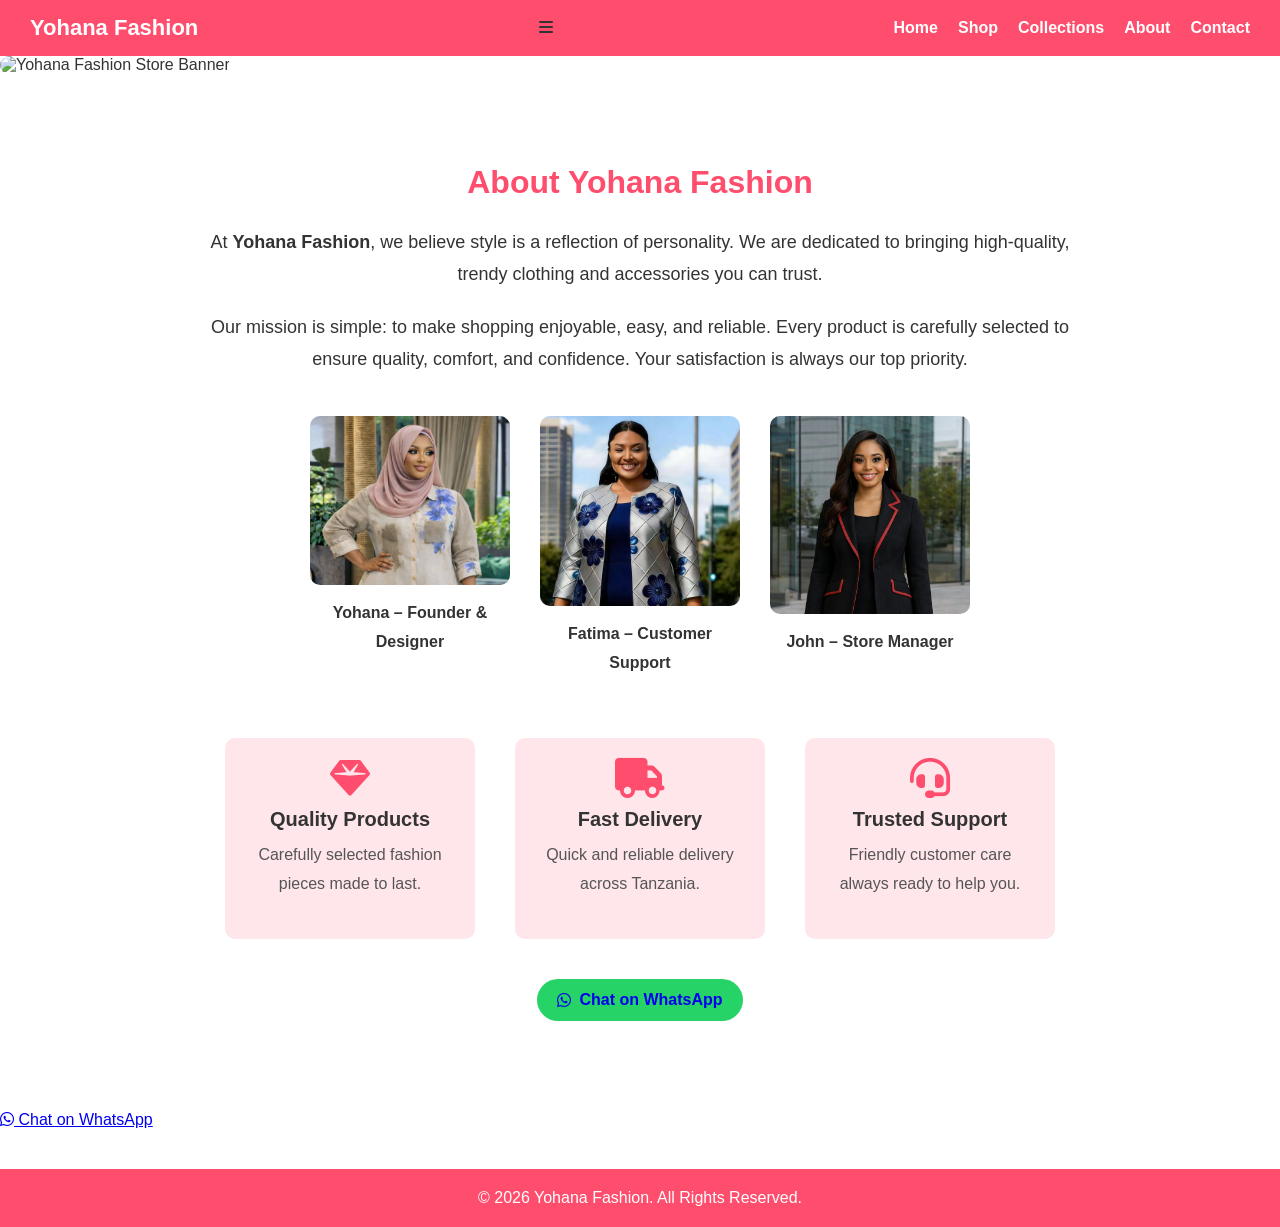
==== about.html @ bbf2a773 "Update about.html" ====
<!DOCTYPE html>
<html lang="en">
<head>
  <meta charset="UTF-8">
  <meta name="viewport" content="width=device-width, initial-scale=1.0">

  <title>About Yohana Fashion | Trusted Fashion Store Tanzania</title>

  <meta name="description" content="Learn about Yohana Fashion, a trusted fashion store in Dar es Salaam offering quality and trendy clothing.">

  <meta name="keywords" content="about Yohana Fashion, fashion store Tanzania, trusted clothing shop Dar es Salaam">

  <meta name="author" content="Yohana Fashion">

  <link rel="stylesheet" href="style.css">
  <link rel="stylesheet" href="https://cdnjs.cloudflare.com/ajax/libs/font-awesome/6.5.0/css/all.min.css">
</head>


<body>

<header>
  <div class="logo">Yohana Fashion</div>

  <div class="menu-toggle" id="menu-toggle">
    <i class="fas fa-bars"></i>
  </div>

  <nav id="navbar">
    <ul>
      <li><a href="index.html">Home</a></li>
      <li><a href="shop.html">Shop</a></li>
      <li><a href="collections.html">Collections</a></li>
      <li><a href="about.html">About</a></li>
      <li><a href="contact.html">Contact</a></li>
    </ul>
  </nav>
</header>

<section class="about-hero">
  <img src="images/storebanner.jpg"
       alt="Yohana Fashion Store Banner">
</section>

<section class="about">
  <h1>About Yohana Fashion</h1>

  <p>
    At <strong>Yohana Fashion</strong>, we believe style is a reflection of personality.
    We are dedicated to bringing high-quality, trendy clothing and accessories you can trust.
  </p>

  <p>
    Our mission is simple: to make shopping enjoyable, easy, and reliable.
    Every product is carefully selected to ensure quality, comfort, and confidence.
    Your satisfaction is always our top priority.
  </p>

  <div class="team">
    <div class="team-member">
      <img src="images/founder.jpg"
           alt="Founder">
      <p>Yohana – Founder & Designer</p>
    </div>

    <div class="team-member">
      <img src="images/support.jpg"
           alt="Support">
      <p>Fatima – Customer Support</p>
    </div>

    <div class="team-member">
      <img src="images/manager.jpg"
           alt="Manager">
      <p>John – Store Manager</p>
    </div>
  </div>

  <div class="our-promise">
    <div class="promise-item">
      <i class="fas fa-gem"></i>
      <h3>Quality Products</h3>
      <p>Carefully selected fashion pieces made to last.</p>
    </div>

    <div class="promise-item">
      <i class="fas fa-truck"></i>
      <h3>Fast Delivery</h3>
      <p>Quick and reliable delivery across Tanzania.</p>
    </div>

    <div class="promise-item">
      <i class="fas fa-headset"></i>
      <h3>Trusted Support</h3>
      <p>Friendly customer care always ready to help you.</p>
    </div>
  </div>

  <a href="https://wa.me/255715029419"
     target="_blank"
     class="btn whatsapp-btn about-whatsapp">
    <i class="fab fa-whatsapp"></i> Chat on WhatsApp
  </a>

</section>

<a href="https://wa.me/255715029419"
   target="_blank"
   class="whatsapp-float">
  <i class="fab fa-whatsapp"></i> Chat on WhatsApp
</a>

<footer>
  <p>&copy; 2026 Yohana Fashion. All Rights Reserved.</p>
</footer>

<script>
const menuToggle = document.getElementById('menu-toggle');
const navbar = document.getElementById('navbar');
const navLinks = document.querySelectorAll('#navbar a');

menuToggle.addEventListener('click', () => {
  navbar.classList.toggle('active');
});

navLinks.forEach(link => {
  link.addEventListener('click', () => {
    navbar.classList.remove('active');
  });
});
</script>

</body>
</html>
---- style.css ----
/* ===== Hero image for About page ===== */
.about-hero img {
  width: 100%;
  height: auto;
  object-fit: cover;
  border-radius: 10px;
  margin-bottom: 40px;
}

/* ===== About Section ===== */
.about {
  text-align: center;
  padding: 50px 20px;
  max-width: 900px;
  margin: 0 auto;
}

.about h1 {
  font-size: 32px;
  color: #ff4d6d;
  margin-bottom: 25px;
}

.about p {
  font-size: 18px;
  margin-bottom: 20px;
  line-height: 1.8;
  color: #333;
}

/* ===== Team Section ===== */
.team {
  display: flex;
  flex-wrap: wrap;
  justify-content: center;
  gap: 30px;
  margin: 40px 0;
}

.team-member {
  text-align: center;
  max-width: 200px;
}

.team-member img {
  width: 100%;
  border-radius: 10px;
  margin-bottom: 10px;
}

.team-member p {
  font-weight: bold;
  font-size: 16px;
}

/* ===== Our Promise Section ===== */
.our-promise {
  display: flex;
  flex-wrap: wrap;
  justify-content: center;
  gap: 40px;
  margin: 40px 0;
}

.promise-item {
  max-width: 250px;
  text-align: center;
  padding: 20px;
  border-radius: 10px;
  background-color: #ffe6eb;
  transition: transform 0.3s;
}

.promise-item i {
  font-size: 40px;
  color: #ff4d6d;
  margin-bottom: 10px;
}

.promise-item h3 {
  font-size: 20px;
  margin-bottom: 10px;
  color: #333;
}

.promise-item p {
  font-size: 16px;
  color: #555;
}

.promise-item:hover {
  transform: translateY(-5px);
}

/* ===== WhatsApp button for About page ===== */
.about-whatsapp {
  background-color: #25D366;
  display: inline-flex;
  align-items: center;
  gap: 8px;
  text-decoration: none;
  padding: 12px 20px;
  border-radius: 50px;
  font-weight: bold;
  transition: background 0.3s, transform 0.2s;
  margin-bottom: 40px;
}

.about-whatsapp:hover {
  background-color: #1ebe5d;
  transform: scale(1.05);
}

/* ===== Footer ===== */
footer {
  text-align: center;
  padding: 20px;
  background-color: #ff4d6d;
  color: #fff;
  margin-top: 40px;
}

/* ===== Responsive ===== */
@media(max-width: 768px){
  .team {
    flex-direction: column;
    gap: 20px;
    align-items: center;
  }
}

@media(max-width: 480px) {
  .about h1 {
    font-size: 24px;
  }
  .about p {
    font-size: 16px;
  }
  .about-whatsapp {
    padding: 10px 16px;
    font-size: 14px;
  }
}



/* ===== Smooth button hover ===== */
.btn, .whatsapp-btn, .about-whatsapp, .whatsapp-float {
  transition: background 0.3s ease, transform 0.2s ease;
}

.btn:hover, 
.whatsapp-btn:hover, 
.about-whatsapp:hover, 
.whatsapp-float:hover {
  transform: scale(1.05);
}

/* ===== Promise item hover ===== */
.promise-item {
  transition: transform 0.3s ease, box-shadow 0.3s ease;
}

.promise-item:hover {
  transform: translateY(-5px);
  box-shadow: 0 6px 12px rgba(0,0,0,0.15);
}

/* ===== Team member hover ===== */
.team-member img {
  transition: transform 0.3s ease, box-shadow 0.3s ease;
}

.team-member img:hover {
  transform: scale(1.05);
  box-shadow: 0 6px 12px rgba(0,0,0,0.15);
}


/* ===== Fade-in slide-up animation ===== */
@keyframes fadeSlideUp {
  0% {
    opacity: 0;
    transform: translateY(20px);
  }
  100% {
    opacity: 1;
    transform: translateY(0);
  }
}

/* Hero section animation */
.hero-content, .about-hero img {
  animation: fadeSlideUp 1s ease forwards;
}

/* Section headings animation */
.products h2, .about h1, .contact h1 {
  opacity: 0;
  animation: fadeSlideUp 1s ease forwards;
  animation-delay: 0.3s;
}













/* ===== Contact Page ===== */
.contact {
  text-align: center;
  padding: 50px 20px;
}

.contact h1 {
  font-size: 32px;
  margin-bottom: 20px;
}

.contact p {
  font-size: 18px;
  margin-bottom: 30px;
}

.contact-info {
  display: flex;
  flex-direction: column;
  align-items: center;
  gap: 20px;
  margin-bottom: 30px;
}

.info-item {
  display: flex;
  align-items: center;
  gap: 10px;
  font-size: 18px;
}

.info-item i {
  color: #ff4d6d;
  font-size: 22px;
}

/* WhatsApp button for contact page */
.contact-whatsapp {
  background-color: #25D366;
  color: #fff;
  display: inline-flex;
  align-items: center;
  gap: 8px;
  text-decoration: none;
  padding: 12px 20px;
  border-radius: 50px;
  font-weight: bold;
  transition: background 0.3s, transform 0.2s;
}

.contact-whatsapp:hover {
  background-color: #1ebe5d;
  transform: scale(1.05);
}












*{
margin:0;
padding:0;
box-sizing:border-box;
font-family:Arial;
}

body{
background:#fff;
color:#333;
}

/* HEADER */

header{
display:flex;
justify-content:space-between;
align-items:center;
padding:15px 30px;
background:#ff4d6d;
position:sticky;
top:0;
z-index:1000;
}

.logo{
color:white;
font-size:22px;
font-weight:bold;
}

nav ul{
display:flex;
gap:20px;
list-style:none;
}

nav a{
color:white;
text-decoration:none;
font-weight:bold;
}

/* DROPDOWN */

.dropdown{
position:relative;
}

.dropdown-menu{
display:none;
position:absolute;
background:#fff;
top:35px;
left:0;
box-shadow:0 5px 15px rgba(0,0,0,0.2);
border-radius:8px;
}

.dropdown-menu a{
display:block;
padding:10px 15px;
color:#333;
}

.dropdown:hover .dropdown-menu{
display:block;
}

/* PRODUCTS */

.products{
padding:40px 20px;
text-align:center;
}

.product-grid{
display:grid;
grid-template-columns:repeat(5,1fr);
gap:20px;
padding:20px;
}

.product{
border:1px solid #ddd;
border-radius:10px;
padding:15px;
background:white;
transition:0.3s;
}

.product:hover{
transform:translateY(-5px);
box-shadow:0 5px 15px rgba(0,0,0,0.15);
}

.product img{
width:100%;
height:180px;
object-fit:cover;
border-radius:8px;
}

.product h3{
margin:10px 0;
}

.price{
color:#ff4d6d;
font-weight:bold;
}

.rating{
color:gold;
margin-bottom:8px;
}

button{
padding:8px 15px;
border:none;
background:#ff4d6d;
color:white;
border-radius:5px;
cursor:pointer;
margin:5px;
}

button:hover{
background:#e63c5d;
}

/* CART BADGE */

.cart-badge{
background:black;
color:white;
border-radius:50%;
padding:3px 7px;
font-size:12px;
}

/* POPUP */

.popup{
position:fixed;
top:0;
left:0;
width:100%;
height:100%;
background:rgba(0,0,0,0.6);
display:none;
justify-content:center;
align-items:center;
}

.popup-content{
background:white;
padding:20px;
border-radius:10px;
max-width:500px;
width:90%;
}

.popup img{
width:100%;
border-radius:8px;
}

/* CART PAGE */

.cart-container{
padding:40px;
max-width:900px;
margin:auto;
}

.cart-item{
display:flex;
justify-content:space-between;
margin:10px 0;
}

/* MOBILE */

@media(max-width:768px){

.product-grid{
grid-template-columns:repeat(3,1fr);
}

}

@media(max-width:480px){

.product-grid{
grid-template-columns:repeat(2,1fr);
}

}
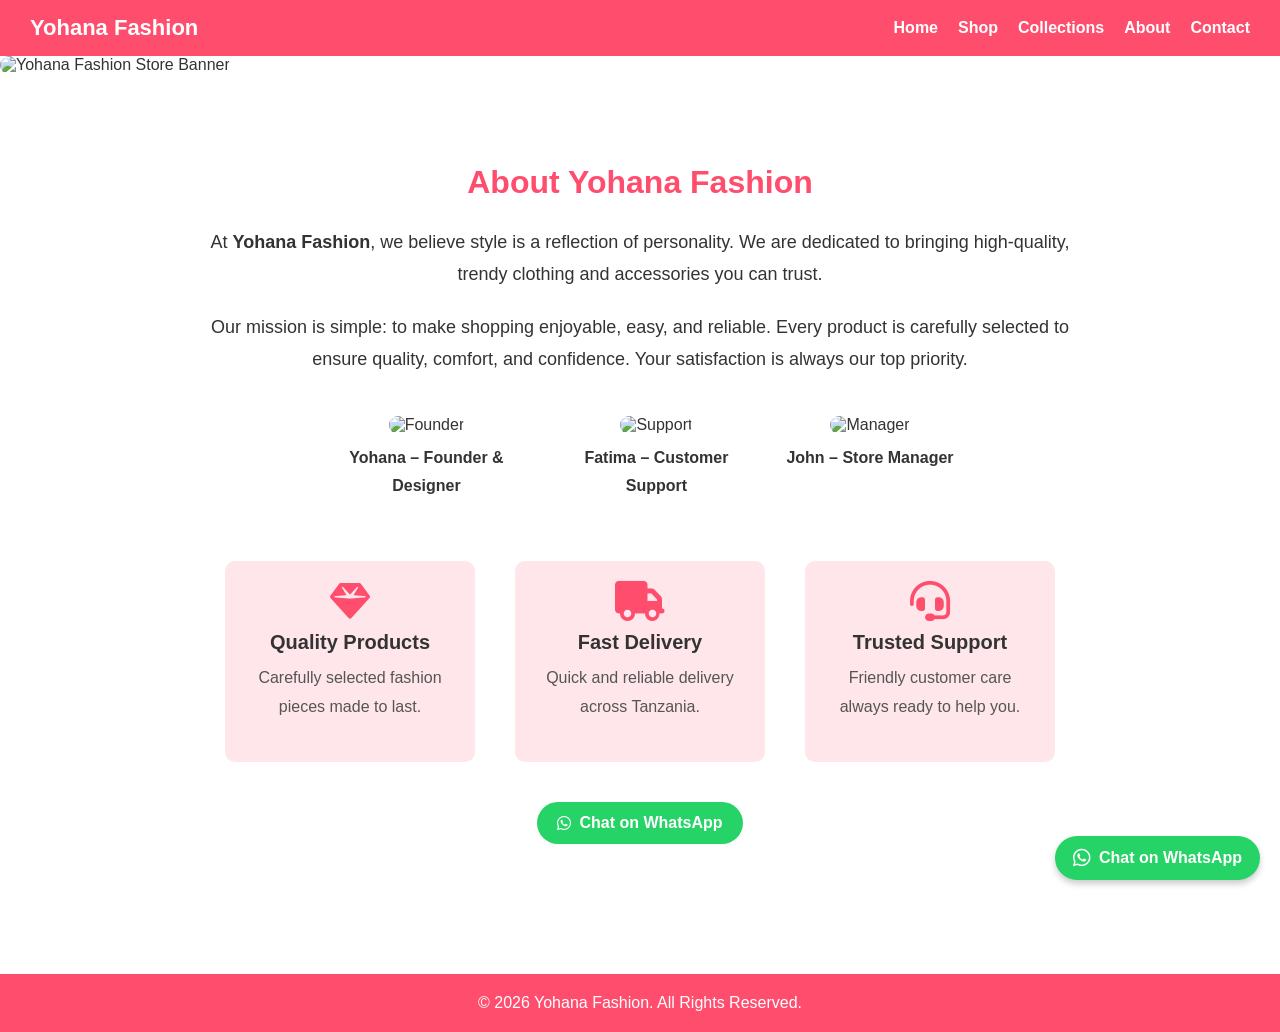
==== commit a4d1b275: "Update about.html" ====
--- a/about.html
+++ b/about.html
@@ -3,19 +3,11 @@
 <head>
   <meta charset="UTF-8">
   <meta name="viewport" content="width=device-width, initial-scale=1.0">
-
-  <title>About Yohana Fashion | Trusted Fashion Store Tanzania</title>
-
-  <meta name="description" content="Learn about Yohana Fashion, a trusted fashion store in Dar es Salaam offering quality and trendy clothing.">
-
-  <meta name="keywords" content="about Yohana Fashion, fashion store Tanzania, trusted clothing shop Dar es Salaam">
-
-  <meta name="author" content="Yohana Fashion">
-
+  <title>About Us - Yohana Fashion</title>
   <link rel="stylesheet" href="style.css">
-  <link rel="stylesheet" href="https://cdnjs.cloudflare.com/ajax/libs/font-awesome/6.5.0/css/all.min.css">
+  <link rel="stylesheet"
+    href="https://cdnjs.cloudflare.com/ajax/libs/font-awesome/6.5.0/css/all.min.css">
 </head>
-
 
 <body>
 
@@ -38,7 +30,7 @@
 </header>
 
 <section class="about-hero">
-  <img src="images/storebanner.jpg"
+  <img src="https://images.unsplash.com/photo-1618354691230-37f1d2f540a2?q=80&w=1200"
        alt="Yohana Fashion Store Banner">
 </section>
 
@@ -58,19 +50,19 @@
 
   <div class="team">
     <div class="team-member">
-      <img src="images/founder.jpg"
+      <img src="https://images.unsplash.com/photo-1607746882042-944635dfe10e?q=80&w=400"
            alt="Founder">
       <p>Yohana – Founder & Designer</p>
     </div>
 
     <div class="team-member">
-      <img src="images/support.jpg"
+      <img src="https://images.unsplash.com/photo-1555529771-6e8e6b8b8326?q=80&w=400"
            alt="Support">
       <p>Fatima – Customer Support</p>
     </div>
 
     <div class="team-member">
-      <img src="images/manager.jpg"
+      <img src="https://images.unsplash.com/photo-1607746882041-5d8a1decd3d1?q=80&w=400"
            alt="Manager">
       <p>John – Store Manager</p>
     </div>
--- a/style.css
+++ b/style.css
@@ -1,3 +1,61 @@
+
+/* ===== Hero Section ===== */
+.hero {
+  display: flex;
+  flex-wrap: wrap;
+  align-items: center;
+  justify-content: center;
+  padding: 50px 20px;
+  background-color: #ffe6eb;
+  gap: 30px;
+}
+
+.hero-content {
+  max-width: 500px;
+  text-align: center;
+}
+
+.hero h1 {
+  font-size: 36px;
+  margin-bottom: 10px;
+}
+
+.hero p {
+  font-size: 18px;
+  margin-bottom: 20px;
+}
+
+.hero-buttons {
+  display: flex;
+  flex-wrap: wrap;
+  gap: 15px;
+  justify-content: center;
+}
+
+.hero-img {
+  max-width: 500px;
+  width: 100%;
+  border-radius: 10px;
+}
+
+/* ===== Buttons ===== */
+.btn {
+  display: inline-block;
+  padding: 10px 20px;
+  background-color: #ff4d6d;
+  color: #fff;
+  text-decoration: none;
+  border-radius: 5px;
+  font-weight: bold;
+  transition: background 0.3s;
+}
+
+.btn:hover {
+  background-color: #e03c5f;
+}
+
+
+
 
 /* ===== Hero image for About page ===== */
 .about-hero img {
@@ -112,6 +170,43 @@
   transform: scale(1.05);
 }
 
+/* Floating WhatsApp Button */
+.whatsapp-float {
+  position: fixed;
+  bottom: 20px;
+  right: 20px;
+  background-color: #25D366;
+  color: #fff;
+  padding: 12px 18px;
+  border-radius: 50px;
+  text-decoration: none;
+  font-weight: bold;
+  display: flex;
+  align-items: center;
+  gap: 8px;
+  box-shadow: 0 4px 6px rgba(0,0,0,0.2);
+  z-index: 1000;
+  transition: background 0.3s, transform 0.2s;
+}
+
+.whatsapp-float i {
+  font-size: 20px;
+}
+
+/* Hover effect */
+.whatsapp-float:hover {
+  background-color: #1ebe5d;
+  transform: scale(1.05);
+}
+
+/* Mobile adjustments */
+@media(max-width: 480px) {
+  .whatsapp-float {
+    padding: 10px 14px;
+    font-size: 14px;
+  }
+}
+
 /* ===== Footer ===== */
 footer {
   text-align: center;
@@ -482,3 +577,65 @@
 
 
 
+/* MOBILE MENU */
+
+.menu-toggle{
+display:none;
+font-size:28px;
+color:white;
+cursor:pointer;
+}
+
+@media(max-width:768px){
+
+.menu-toggle{
+display:block;
+}
+
+#navbar{
+position:absolute;
+top:70px;
+right:20px;
+background:#111;
+width:220px;
+border-radius:10px;
+
+opacity:0;
+transform:translateY(-10px);
+pointer-events:none;
+
+transition:0.3s;
+}
+
+#navbar.active{
+opacity:1;
+transform:translateY(0);
+pointer-events:auto;
+}
+
+#navbar ul{
+flex-direction:column;
+padding:15px;
+}
+
+#navbar ul li{
+border-bottom:1px solid rgba(255,255,255,0.1);
+}
+
+#navbar ul li a{
+display:block;
+padding:12px;
+}
+
+.dropdown-menu{
+position:static;
+box-shadow:none;
+}
+
+}
+
+
+
+
+
+
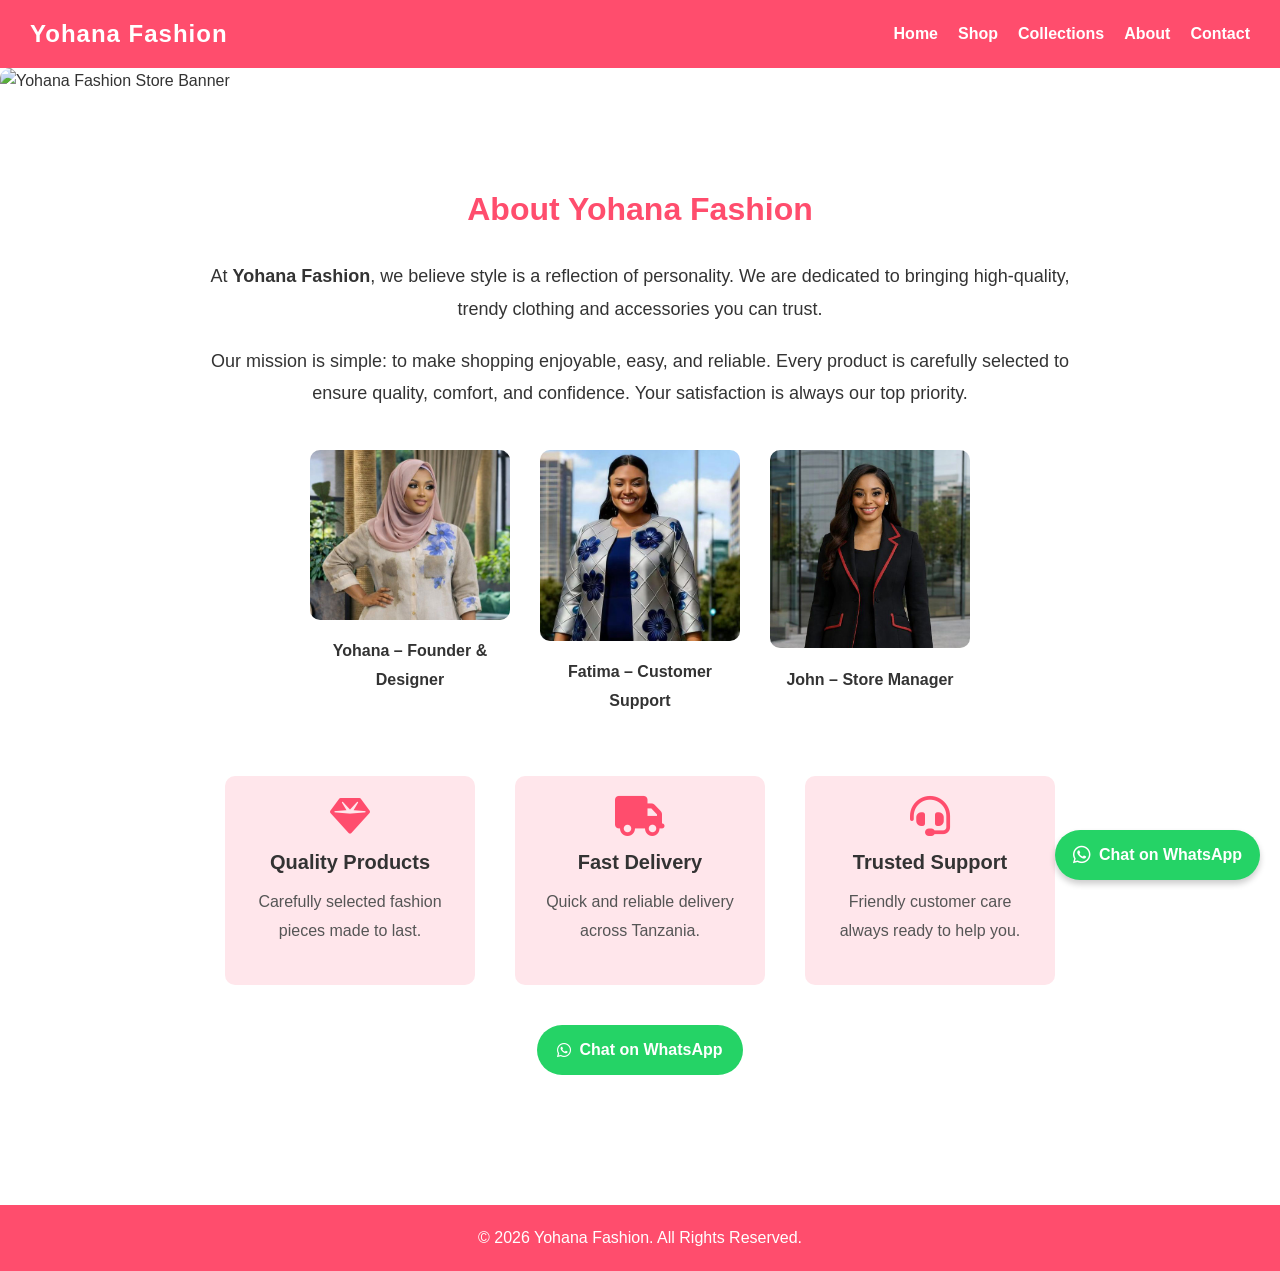
==== commit d097b9bf: "Update about.html" ====
--- a/about.html
+++ b/about.html
@@ -3,11 +3,19 @@
 <head>
   <meta charset="UTF-8">
   <meta name="viewport" content="width=device-width, initial-scale=1.0">
-  <title>About Us - Yohana Fashion</title>
+
+  <title>About Yohana Fashion | Trusted Fashion Store Tanzania</title>
+
+  <meta name="description" content="Learn about Yohana Fashion, a trusted fashion store in Dar es Salaam offering quality and trendy clothing.">
+
+  <meta name="keywords" content="about Yohana Fashion, fashion store Tanzania, trusted clothing shop Dar es Salaam">
+
+  <meta name="author" content="Yohana Fashion">
+
   <link rel="stylesheet" href="style.css">
-  <link rel="stylesheet"
-    href="https://cdnjs.cloudflare.com/ajax/libs/font-awesome/6.5.0/css/all.min.css">
+  <link rel="stylesheet" href="https://cdnjs.cloudflare.com/ajax/libs/font-awesome/6.5.0/css/all.min.css">
 </head>
+
 
 <body>
 
@@ -30,7 +38,7 @@
 </header>
 
 <section class="about-hero">
-  <img src="https://images.unsplash.com/photo-1618354691230-37f1d2f540a2?q=80&w=1200"
+  <img src="images/storebanner.jpg"
        alt="Yohana Fashion Store Banner">
 </section>
 
@@ -50,19 +58,19 @@
 
   <div class="team">
     <div class="team-member">
-      <img src="https://images.unsplash.com/photo-1607746882042-944635dfe10e?q=80&w=400"
+      <img src="images/founder.jpg"
            alt="Founder">
       <p>Yohana – Founder & Designer</p>
     </div>
 
     <div class="team-member">
-      <img src="https://images.unsplash.com/photo-1555529771-6e8e6b8b8326?q=80&w=400"
+      <img src="images/support.jpg"
            alt="Support">
       <p>Fatima – Customer Support</p>
     </div>
 
     <div class="team-member">
-      <img src="https://images.unsplash.com/photo-1607746882041-5d8a1decd3d1?q=80&w=400"
+      <img src="images/manager.jpg"
            alt="Manager">
       <p>John – Store Manager</p>
     </div>
--- a/style.css
+++ b/style.css
@@ -1,3 +1,311 @@
+/* ===== Reset ===== */
+* {
+  margin: 0;
+  padding: 0;
+  box-sizing: border-box;
+}
+
+/* ===== Body ===== */
+body {
+  font-family: Arial, sans-serif;
+  background-color: #ffffff;
+  color: #333;
+  line-height: 1.6;
+}
+
+/* ===== Header ===== */
+header {
+  display: flex;
+  justify-content: space-between;
+  align-items: center;
+  padding: 20px;
+  background-color: #ff4d6d; /* bright pink header */
+  color: #fff;
+  position: sticky;
+  top: 0;
+  z-index: 1000;
+}
+
+header .logo {
+  font-size: 24px;
+  font-weight: bold;
+}
+
+header nav ul {
+  list-style: none;
+  display: flex;
+  gap: 20px;
+}
+
+header nav ul li a {
+  color: #fff; /* white links on pink header */
+  text-decoration: none;
+  font-weight: bold;
+}
+
+header nav ul li a:hover {
+  text-decoration: underline;
+}
+
+/* ===== Banner ===== */
+.banner {
+  text-align: center;
+  padding: 30px 20px;
+  background-color: #ffedf1; /* light pink background */
+  color: #ff4d6d; /* dark pink text */
+  font-weight: bold;
+  border-radius: 10px;
+  margin: 20px auto;
+  max-width: 90%;
+}
+
+/* ===== Shop Section ===== */
+.shop {
+  text-align: center;
+  padding: 50px 20px;
+}
+
+.shop h1 {
+  font-size: 32px;
+  margin-bottom: 30px;
+}
+
+/* ===== Product Grid ===== */
+.product-grid {
+  display: flex;
+  flex-wrap: nowrap;
+  overflow-x: auto;
+  gap: 20px;
+  padding: 20px 10px;
+  scroll-behavior: smooth;
+}
+
+.product-grid::-webkit-scrollbar {
+  height: 8px;
+}
+
+.product-grid::-webkit-scrollbar-thumb {
+  background-color: #ff4d6d;
+  border-radius: 4px;
+}
+
+/* ===== Product Card ===== */
+.product {
+  flex: 0 0 250px; /* fixed width for horizontal scroll */
+  border: 1px solid #ddd;
+  border-radius: 10px;
+  padding: 20px;
+  text-align: center;
+  background-color: #fff;
+}
+
+.product img {
+  width: 100%;
+  height: auto;
+  border-radius: 10px;
+  margin-bottom: 10px;
+}
+
+.product h3 {
+  font-size: 20px;
+  margin-bottom: 5px;
+}
+
+.product p {
+  font-weight: bold;
+  margin-bottom: 10px;
+}
+
+/* ===== WhatsApp Button ===== */
+.whatsapp-btn {
+  background-color: #25D366; /* WhatsApp green */
+  color: #fff;
+  display: inline-flex;
+  align-items: center;
+  gap: 8px;
+  text-decoration: none;
+  padding: 10px 15px;
+  border-radius: 5px;
+  font-weight: bold;
+}
+
+.whatsapp-btn:hover {
+  background-color: #1ebe5d;
+}
+
+/* ===== Footer ===== */
+footer {
+  text-align: center;
+  padding: 20px;
+  background-color: #ff4d6d;
+  color: #fff;
+  margin-top: 40px;
+}
+
+/* ===== Responsive for Large Screens ===== */
+@media(min-width: 768px) {
+  .product-grid {
+    flex-wrap: wrap;
+    justify-content: center;
+    overflow-x: visible;
+  }
+
+  .product {
+    flex: 0 0 250px;
+  }
+}
+
+/* ===== Responsive Text Adjustments ===== */
+@media(max-width: 480px) {
+  header nav ul {
+    flex-direction: column;
+    gap: 10px;
+  }
+
+  .shop h1 {
+    font-size: 28px;
+  }
+
+  .banner h2 {
+    font-size: 20px;
+  }
+
+  .banner p {
+    font-size: 16px;
+  }
+}
+
+
+/* Carousel container */
+.carousel-container {
+  margin: 40px 0;
+}
+
+.carousel-container h2 {
+  margin-left: 20px;
+  color: #ff4d6d;
+  font-size: 24px;
+  margin-bottom: 10px;
+}
+
+/* Carousel */
+.carousel {
+  display: flex;
+  gap: 20px;
+  overflow-x: auto;
+  padding: 10px 20px;
+  scroll-behavior: smooth;
+}
+
+.carousel::-webkit-scrollbar {
+  height: 8px;
+}
+
+.carousel::-webkit-scrollbar-thumb {
+  background-color: #ff4d6d;
+  border-radius: 4px;
+}
+
+/* Product Card */
+.product {
+  flex: 0 0 200px;
+  border: 1px solid #ddd;
+  border-radius: 10px;
+  padding: 15px;
+  text-align: center;
+  background-color: #fff;
+}
+
+.product img {
+  width: 100%;
+  height: auto;
+  border-radius: 10px;
+  margin-bottom: 10px;
+}
+
+.product h3 {
+  font-size: 18px;
+  margin-bottom: 5px;
+}
+
+.product p {
+  font-weight: bold;
+  margin-bottom: 10px;
+}
+
+/* WhatsApp button */
+.whatsapp-btn {
+  background-color: #25D366;
+  color: #fff;
+  display: inline-flex;
+  align-items: center;
+  gap: 8px;
+  text-decoration: none;
+  padding: 8px 12px;
+  border-radius: 5px;
+  font-weight: bold;
+}
+
+.whatsapp-btn:hover {
+  background-color: #1ebe5d;
+}
+
+/* Responsive */
+@media(max-width: 480px){
+  .product {
+    flex: 0 0 160px;
+  }
+}
+
+
+/* ===== Reset ===== */
+* {
+  margin: 0;
+  padding: 0;
+  box-sizing: border-box;
+}
+
+/* ===== Body ===== */
+body {
+  font-family: Arial, sans-serif;
+  background-color: #fff;
+  color: #333;
+  line-height: 1.6;
+}
+
+/* ===== Header ===== */
+header {
+  display: flex;
+  justify-content: space-between;
+  align-items: center;
+  padding: 20px;
+  background-color: #ff4d6d;
+  color: #fff;
+  position: sticky;
+  top: 0;
+  z-index: 1000;
+}
+
+header .logo {
+  font-size: 24px;
+  font-weight: bold;
+}
+
+header nav ul {
+  list-style: none;
+  display: flex;
+  gap: 20px;
+}
+
+header nav ul li a {
+  color: #fff;
+  text-decoration: none;
+  font-weight: bold;
+}
+
+header nav ul li a:hover {
+  text-decoration: underline;
+}
 
 /* ===== Hero Section ===== */
 .hero {
@@ -54,120 +362,79 @@
   background-color: #e03c5f;
 }
 
-
-
-
-/* ===== Hero image for About page ===== */
-.about-hero img {
-  width: 100%;
-  height: auto;
-  object-fit: cover;
-  border-radius: 10px;
-  margin-bottom: 40px;
-}
-
-/* ===== About Section ===== */
-.about {
+/* ===== WhatsApp Button ===== */
+.whatsapp-btn {
+  background-color: #25D366;
+  display: inline-flex;
+  align-items: center;
+  gap: 8px;
+}
+
+.whatsapp-btn:hover {
+  background-color: #1ebe5d;
+}
+
+/* ===== Featured Products ===== */
+.products {
   text-align: center;
   padding: 50px 20px;
-  max-width: 900px;
-  margin: 0 auto;
-}
-
-.about h1 {
-  font-size: 32px;
-  color: #ff4d6d;
-  margin-bottom: 25px;
-}
-
-.about p {
-  font-size: 18px;
-  margin-bottom: 20px;
-  line-height: 1.8;
-  color: #333;
-}
-
-/* ===== Team Section ===== */
-.team {
+}
+
+.products h2 {
+  font-size: 28px;
+  margin-bottom: 30px;
+}
+
+.product-grid {
   display: flex;
   flex-wrap: wrap;
   justify-content: center;
   gap: 30px;
-  margin: 40px 0;
-}
-
-.team-member {
-  text-align: center;
-  max-width: 200px;
-}
-
-.team-member img {
+}
+
+.product {
+  border: 1px solid #ddd;
+  padding: 20px;
+  width: 250px;
+  border-radius: 10px;
+  text-align: center;
+  background-color: #fff;
+}
+
+.product img {
   width: 100%;
-  border-radius: 10px;
-  margin-bottom: 10px;
-}
-
-.team-member p {
-  font-weight: bold;
-  font-size: 16px;
-}
-
-/* ===== Our Promise Section ===== */
-.our-promise {
-  display: flex;
-  flex-wrap: wrap;
-  justify-content: center;
-  gap: 40px;
-  margin: 40px 0;
-}
-
-.promise-item {
-  max-width: 250px;
+  height: auto;
+  border-radius: 10px;
+  margin-bottom: 10px;
+}
+
+.product h3 {
+  margin-bottom: 5px;
+  font-size: 20px;
+}
+
+.product p {
+  margin-bottom: 10px;
+  font-weight: bold;
+}
+
+/* ===== Footer ===== */
+footer {
   text-align: center;
   padding: 20px;
-  border-radius: 10px;
-  background-color: #ffe6eb;
-  transition: transform 0.3s;
-}
-
-.promise-item i {
-  font-size: 40px;
-  color: #ff4d6d;
-  margin-bottom: 10px;
-}
-
-.promise-item h3 {
-  font-size: 20px;
-  margin-bottom: 10px;
-  color: #333;
-}
-
-.promise-item p {
-  font-size: 16px;
-  color: #555;
-}
-
-.promise-item:hover {
-  transform: translateY(-5px);
-}
-
-/* ===== WhatsApp button for About page ===== */
-.about-whatsapp {
-  background-color: #25D366;
-  display: inline-flex;
-  align-items: center;
-  gap: 8px;
-  text-decoration: none;
-  padding: 12px 20px;
-  border-radius: 50px;
-  font-weight: bold;
-  transition: background 0.3s, transform 0.2s;
-  margin-bottom: 40px;
-}
-
-.about-whatsapp:hover {
-  background-color: #1ebe5d;
-  transform: scale(1.05);
+  background-color: #ff4d6d;
+  color: #fff;
+  margin-top: 40px;
+}
+
+/* ===== Responsive ===== */
+@media(max-width: 768px){
+  .hero {
+    flex-direction: column;
+  }
+  .hero-img {
+    max-width: 100%;
+  }
 }
 
 /* Floating WhatsApp Button */
@@ -207,6 +474,191 @@
   }
 }
 
+
+/* ===== Contact Page ===== */
+.contact {
+  text-align: center;
+  padding: 50px 20px;
+}
+
+.contact h1 {
+  font-size: 32px;
+  margin-bottom: 20px;
+}
+
+.contact p {
+  font-size: 18px;
+  margin-bottom: 30px;
+}
+
+.contact-info {
+  display: flex;
+  flex-direction: column;
+  align-items: center;
+  gap: 20px;
+  margin-bottom: 30px;
+}
+
+.info-item {
+  display: flex;
+  align-items: center;
+  gap: 10px;
+  font-size: 18px;
+}
+
+.info-item i {
+  color: #ff4d6d;
+  font-size: 22px;
+}
+
+/* WhatsApp button for contact page */
+.contact-whatsapp {
+  background-color: #25D366;
+  color: #fff;
+  display: inline-flex;
+  align-items: center;
+  gap: 8px;
+  text-decoration: none;
+  padding: 12px 20px;
+  border-radius: 50px;
+  font-weight: bold;
+  transition: background 0.3s, transform 0.2s;
+}
+
+.contact-whatsapp:hover {
+  background-color: #1ebe5d;
+  transform: scale(1.05);
+}
+
+/* Responsive */
+@media(max-width: 480px) {
+  .contact-info {
+    gap: 15px;
+  }
+  .info-item {
+    font-size: 16px;
+  }
+  .contact-whatsapp {
+    padding: 10px 16px;
+    font-size: 14px;
+  }
+}
+
+
+
+/* ===== Hero image for About page ===== */
+.about-hero img {
+  width: 100%;
+  height: auto;
+  object-fit: cover;
+  border-radius: 10px;
+  margin-bottom: 40px;
+}
+
+/* ===== About Section ===== */
+.about {
+  text-align: center;
+  padding: 50px 20px;
+  max-width: 900px;
+  margin: 0 auto;
+}
+
+.about h1 {
+  font-size: 32px;
+  color: #ff4d6d;
+  margin-bottom: 25px;
+}
+
+.about p {
+  font-size: 18px;
+  margin-bottom: 20px;
+  line-height: 1.8;
+  color: #333;
+}
+
+/* ===== Team Section ===== */
+.team {
+  display: flex;
+  flex-wrap: wrap;
+  justify-content: center;
+  gap: 30px;
+  margin: 40px 0;
+}
+
+.team-member {
+  text-align: center;
+  max-width: 200px;
+}
+
+.team-member img {
+  width: 100%;
+  border-radius: 10px;
+  margin-bottom: 10px;
+}
+
+.team-member p {
+  font-weight: bold;
+  font-size: 16px;
+}
+
+/* ===== Our Promise Section ===== */
+.our-promise {
+  display: flex;
+  flex-wrap: wrap;
+  justify-content: center;
+  gap: 40px;
+  margin: 40px 0;
+}
+
+.promise-item {
+  max-width: 250px;
+  text-align: center;
+  padding: 20px;
+  border-radius: 10px;
+  background-color: #ffe6eb;
+  transition: transform 0.3s;
+}
+
+.promise-item i {
+  font-size: 40px;
+  color: #ff4d6d;
+  margin-bottom: 10px;
+}
+
+.promise-item h3 {
+  font-size: 20px;
+  margin-bottom: 10px;
+  color: #333;
+}
+
+.promise-item p {
+  font-size: 16px;
+  color: #555;
+}
+
+.promise-item:hover {
+  transform: translateY(-5px);
+}
+
+/* ===== WhatsApp button for About page ===== */
+.about-whatsapp {
+  background-color: #25D366;
+  display: inline-flex;
+  align-items: center;
+  gap: 8px;
+  text-decoration: none;
+  padding: 12px 20px;
+  border-radius: 50px;
+  font-weight: bold;
+  transition: background 0.3s, transform 0.2s;
+  margin-bottom: 40px;
+}
+
+.about-whatsapp:hover {
+  background-color: #1ebe5d;
+  transform: scale(1.05);
+}
+
 /* ===== Footer ===== */
 footer {
   text-align: center;
@@ -252,6 +704,16 @@
   transform: scale(1.05);
 }
 
+/* ===== Product card hover ===== */
+.product {
+  transition: transform 0.3s ease, box-shadow 0.3s ease;
+}
+
+.product:hover {
+  transform: translateY(-8px);
+  box-shadow: 0 8px 15px rgba(0,0,0,0.2);
+}
+
 /* ===== Promise item hover ===== */
 .promise-item {
   transition: transform 0.3s ease, box-shadow 0.3s ease;
@@ -297,345 +759,189 @@
   animation-delay: 0.3s;
 }
 
-
-
-
-
-
-
-
-
-
-
-
-
-/* ===== Contact Page ===== */
-.contact {
-  text-align: center;
-  padding: 50px 20px;
-}
-
-.contact h1 {
-  font-size: 32px;
-  margin-bottom: 20px;
-}
-
-.contact p {
-  font-size: 18px;
-  margin-bottom: 30px;
-}
-
-.contact-info {
-  display: flex;
-  flex-direction: column;
-  align-items: center;
-  gap: 20px;
-  margin-bottom: 30px;
-}
-
-.info-item {
-  display: flex;
-  align-items: center;
-  gap: 10px;
-  font-size: 18px;
-}
-
-.info-item i {
-  color: #ff4d6d;
-  font-size: 22px;
-}
-
-/* WhatsApp button for contact page */
-.contact-whatsapp {
+/* Product grid fade-in */
+.product-grid .product {
+  opacity: 0;
+  transform: translateY(20px);
+  animation: fadeSlideUp 0.8s ease forwards;
+}
+
+.product-grid .product:nth-child(1) { animation-delay: 0.2s; }
+.product-grid .product:nth-child(2) { animation-delay: 0.4s; }
+.product-grid .product:nth-child(3) { animation-delay: 0.6s; }
+.product-grid .product:nth-child(4) { animation-delay: 0.8s; }
+.product-grid .product:nth-child(5) { animation-delay: 1s; }
+.product-grid .product:nth-child(6) { animation-delay: 1.2s; }
+
+/* Promise items fade-in */
+.our-promise .promise-item {
+  opacity: 0;
+  transform: translateY(20px);
+  animation: fadeSlideUp 0.8s ease forwards;
+}
+
+.our-promise .promise-item:nth-child(1) { animation-delay: 0.2s; }
+.our-promise .promise-item:nth-child(2) { animation-delay: 0.4s; }
+.our-promise .promise-item:nth-child(3) { animation-delay: 0.6s; }
+
+
+/* Floating WhatsApp Button */
+.whatsapp-float {
+  position: fixed;
+  bottom: 20px;
+  right: 20px;
   background-color: #25D366;
   color: #fff;
-  display: inline-flex;
+  padding: 12px 18px;
+  border-radius: 50px;
+  text-decoration: none;
+  font-weight: bold;
+  display: flex;
   align-items: center;
   gap: 8px;
-  text-decoration: none;
-  padding: 12px 20px;
-  border-radius: 50px;
-  font-weight: bold;
+  box-shadow: 0 4px 6px rgba(0,0,0,0.2);
+  z-index: 1000;
   transition: background 0.3s, transform 0.2s;
 }
 
-.contact-whatsapp:hover {
+.whatsapp-float i {
+  font-size: 20px;
+}
+
+/* Hover effect */
+.whatsapp-float:hover {
   background-color: #1ebe5d;
   transform: scale(1.05);
 }
 
-
-
-
-
-
-
-
-
-
-
-
-*{
-margin:0;
-padding:0;
-box-sizing:border-box;
-font-family:Arial;
-}
-
-body{
-background:#fff;
-color:#333;
-}
-
-/* HEADER */
-
-header{
-display:flex;
-justify-content:space-between;
-align-items:center;
-padding:15px 30px;
-background:#ff4d6d;
-position:sticky;
-top:0;
-z-index:1000;
-}
-
-.logo{
-color:white;
-font-size:22px;
-font-weight:bold;
-}
-
-nav ul{
-display:flex;
-gap:20px;
-list-style:none;
-}
-
-nav a{
-color:white;
-text-decoration:none;
-font-weight:bold;
-}
-
-/* DROPDOWN */
-
-.dropdown{
-position:relative;
-}
-
-.dropdown-menu{
-display:none;
-position:absolute;
-background:#fff;
-top:35px;
-left:0;
-box-shadow:0 5px 15px rgba(0,0,0,0.2);
-border-radius:8px;
-}
-
-.dropdown-menu a{
-display:block;
-padding:10px 15px;
-color:#333;
-}
-
-.dropdown:hover .dropdown-menu{
-display:block;
-}
-
-/* PRODUCTS */
-
-.products{
-padding:40px 20px;
-text-align:center;
-}
-
-.product-grid{
-display:grid;
-grid-template-columns:repeat(5,1fr);
-gap:20px;
-padding:20px;
-}
-
-.product{
-border:1px solid #ddd;
-border-radius:10px;
-padding:15px;
-background:white;
-transition:0.3s;
-}
-
-.product:hover{
-transform:translateY(-5px);
-box-shadow:0 5px 15px rgba(0,0,0,0.15);
-}
-
-.product img{
-width:100%;
-height:180px;
-object-fit:cover;
-border-radius:8px;
-}
-
-.product h3{
-margin:10px 0;
-}
-
-.price{
-color:#ff4d6d;
-font-weight:bold;
-}
-
-.rating{
-color:gold;
-margin-bottom:8px;
-}
-
-button{
-padding:8px 15px;
-border:none;
-background:#ff4d6d;
-color:white;
-border-radius:5px;
-cursor:pointer;
-margin:5px;
-}
-
-button:hover{
-background:#e63c5d;
-}
-
-/* CART BADGE */
-
-.cart-badge{
-background:black;
-color:white;
-border-radius:50%;
-padding:3px 7px;
-font-size:12px;
-}
-
-/* POPUP */
-
-.popup{
-position:fixed;
-top:0;
-left:0;
-width:100%;
-height:100%;
-background:rgba(0,0,0,0.6);
-display:none;
-justify-content:center;
-align-items:center;
-}
-
-.popup-content{
-background:white;
-padding:20px;
-border-radius:10px;
-max-width:500px;
-width:90%;
-}
-
-.popup img{
-width:100%;
-border-radius:8px;
-}
-
-/* CART PAGE */
-
-.cart-container{
-padding:40px;
-max-width:900px;
-margin:auto;
-}
-
-.cart-item{
-display:flex;
-justify-content:space-between;
-margin:10px 0;
-}
-
-/* MOBILE */
-
-@media(max-width:768px){
-
-.product-grid{
-grid-template-columns:repeat(3,1fr);
-}
-
-}
-
-@media(max-width:480px){
-
-.product-grid{
-grid-template-columns:repeat(2,1fr);
-}
-
-}
-
-
-
-/* MOBILE MENU */
-
-.menu-toggle{
-display:none;
-font-size:28px;
-color:white;
-cursor:pointer;
-}
-
-@media(max-width:768px){
-
-.menu-toggle{
-display:block;
-}
-
-#navbar{
-position:absolute;
-top:70px;
-right:20px;
-background:#111;
-width:220px;
-border-radius:10px;
-
-opacity:0;
-transform:translateY(-10px);
-pointer-events:none;
-
-transition:0.3s;
-}
-
-#navbar.active{
-opacity:1;
-transform:translateY(0);
-pointer-events:auto;
-}
-
-#navbar ul{
-flex-direction:column;
-padding:15px;
-}
-
-#navbar ul li{
-border-bottom:1px solid rgba(255,255,255,0.1);
-}
-
-#navbar ul li a{
-display:block;
-padding:12px;
-}
-
-.dropdown-menu{
-position:static;
-box-shadow:none;
-}
-
-}
-
-
-
-
-
-
+/* Mobile adjustments */
+@media(max-width: 480px) {
+  .whatsapp-float {
+    padding: 10px 14px;
+    font-size: 14px;
+  }
+}
+
+/* =========================
+   HEADER / NAVBAR
+========================= */
+
+header {
+  display: flex;
+  justify-content: space-between;
+  align-items: center;
+  background: #ff4d6d;
+  padding: 15px 30px;
+  position: sticky;
+  top: 0;
+  z-index: 1000;
+}
+
+/* Logo */
+.logo {
+  color: #fff;
+  font-size: 22px;
+  font-weight: bold;
+  letter-spacing: 1px;
+}
+
+/* Desktop Menu */
+nav ul {
+  list-style: none;
+  display: flex;
+  gap: 25px;
+}
+
+nav ul li a {
+  color: #fff;
+  text-decoration: none;
+  font-weight: 600;
+  transition: 0.3s;
+}
+
+/* Hover Effect */
+nav ul li a:hover {
+  color: #25D366;
+}
+
+/* =========================
+   HAMBURGER BUTTON
+========================= */
+
+.menu-toggle {
+  display: none;
+  font-size: 26px;
+  color: #fff;
+  cursor: pointer;
+}
+
+/* =========================
+   MOBILE STYLE
+========================= */
+
+@media (max-width: 768px) {
+
+  /* Show hamburger */
+  .menu-toggle {
+    display: block;
+  }
+
+  /* Hide menu initially */
+  #navbar {
+    position: absolute;
+    top: 70px;
+    right: 20px;
+    width: 220px;
+    background: #111;
+    border-radius: 12px;
+    box-shadow: 0 10px 25px rgba(0,0,0,0.4);
+
+    opacity: 0;
+    transform: translateY(-10px);
+    pointer-events: none;
+    transition: 0.3s ease;
+  }
+
+  /* Active menu */
+  #navbar.active {
+    opacity: 1;
+    transform: translateY(0);
+    pointer-events: auto;
+  }
+
+  /* Vertical menu */
+  #navbar ul {
+    flex-direction: column;
+    padding: 15px;
+    gap: 0;
+  }
+
+  #navbar ul li {
+    border-bottom: 1px solid rgba(255,255,255,0.1);
+  }
+
+  #navbar ul li:last-child {
+    border-bottom: none;
+  }
+
+  #navbar ul li a {
+    display: block;
+    padding: 12px;
+    color: #fff;
+  }
+
+  #navbar ul li a:hover {
+    background: #25D366;
+    border-radius: 6px;
+    color: #fff;
+  }
+}
+
+
+
+
+
+
+
+
+
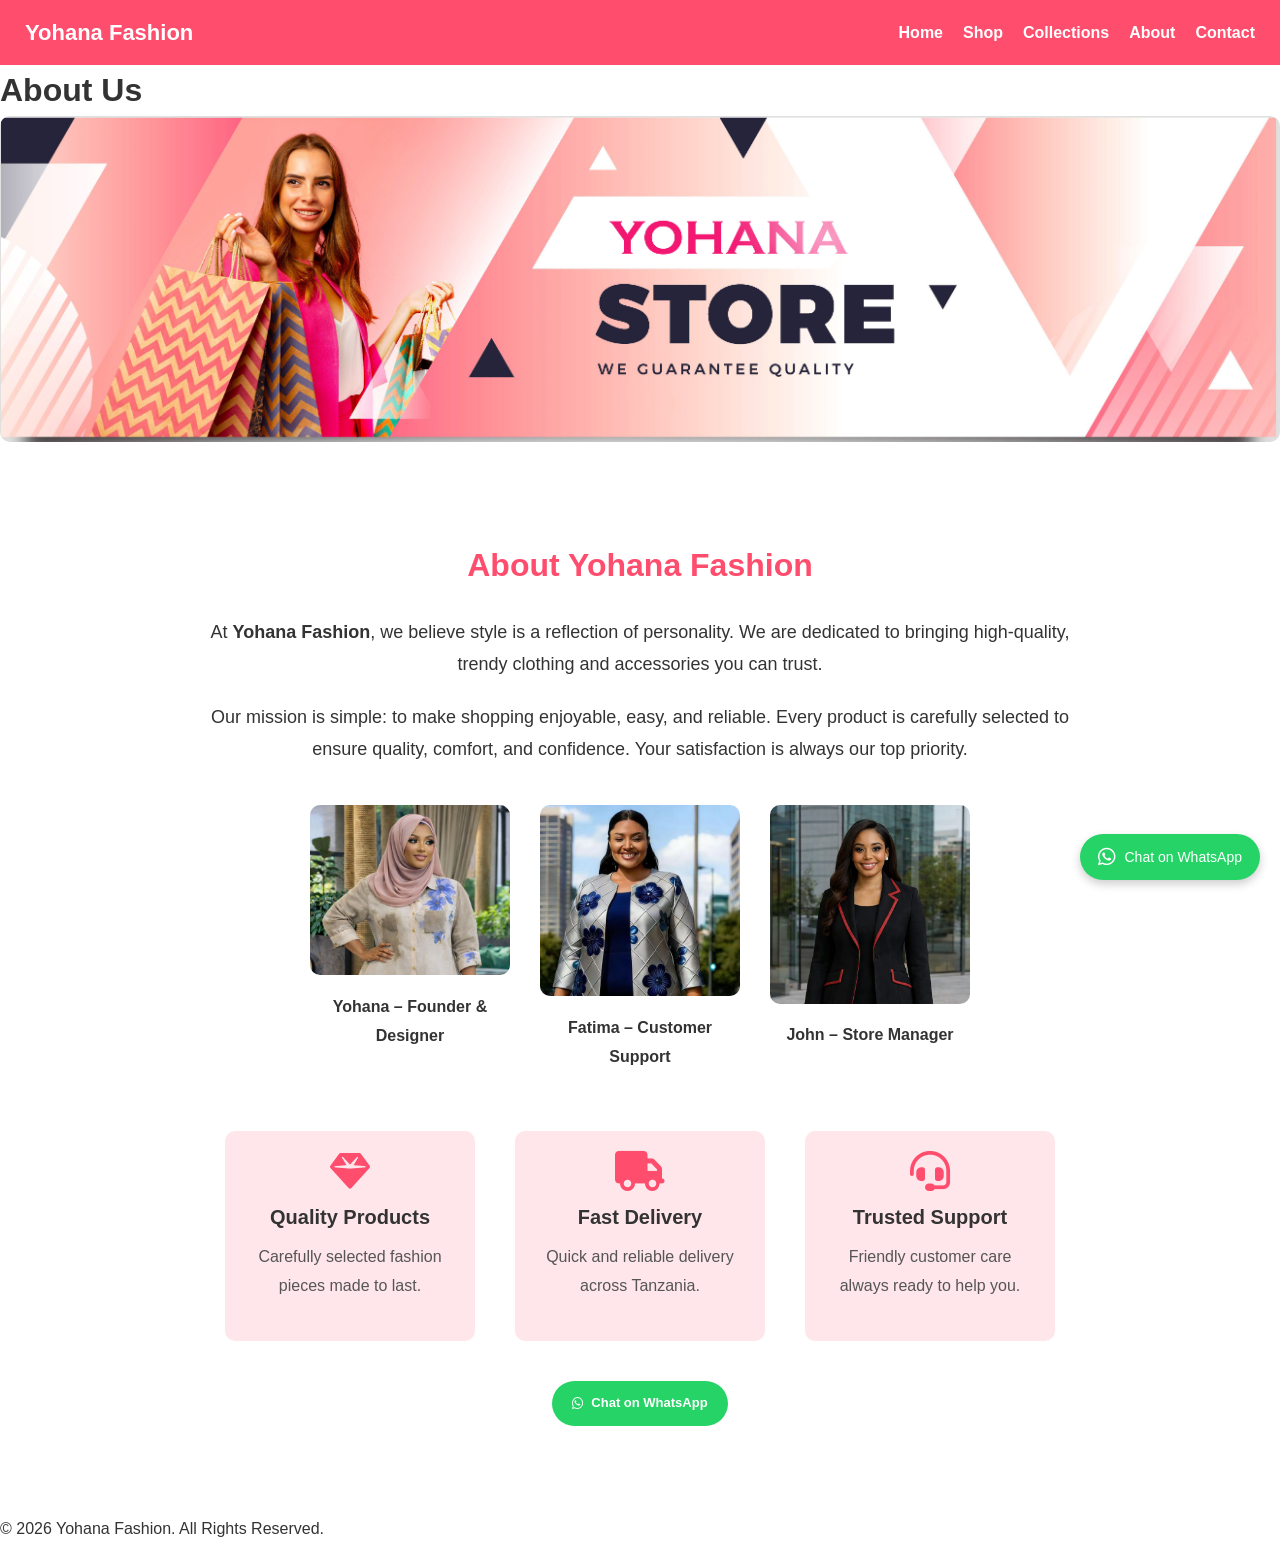
==== commit 87495273: "Update about.html" ====
--- a/about.html
+++ b/about.html
@@ -36,6 +36,7 @@
     </ul>
   </nav>
 </header>
+ <h1>About Us</h1>
 
 <section class="about-hero">
   <img src="images/storebanner.jpg"
@@ -132,3 +133,4 @@
 
 </body>
 </html>
+
--- a/style.css
+++ b/style.css
@@ -1,484 +1,444 @@
-/* ===== Reset ===== */
-* {
-  margin: 0;
-  padding: 0;
-  box-sizing: border-box;
-}
-
-/* ===== Body ===== */
-body {
-  font-family: Arial, sans-serif;
-  background-color: #ffffff;
-  color: #333;
-  line-height: 1.6;
-}
-
-/* ===== Header ===== */
-header {
-  display: flex;
-  justify-content: space-between;
-  align-items: center;
-  padding: 20px;
-  background-color: #ff4d6d; /* bright pink header */
-  color: #fff;
-  position: sticky;
-  top: 0;
-  z-index: 1000;
-}
-
-header .logo {
-  font-size: 24px;
-  font-weight: bold;
-}
-
-header nav ul {
-  list-style: none;
-  display: flex;
-  gap: 20px;
-}
-
-header nav ul li a {
-  color: #fff; /* white links on pink header */
-  text-decoration: none;
-  font-weight: bold;
-}
-
-header nav ul li a:hover {
-  text-decoration: underline;
-}
-
-/* ===== Banner ===== */
-.banner {
-  text-align: center;
-  padding: 30px 20px;
-  background-color: #ffedf1; /* light pink background */
-  color: #ff4d6d; /* dark pink text */
-  font-weight: bold;
+/* ===== GLOBAL ===== */
+
+*{
+margin:0;
+padding:0;
+box-sizing:border-box;
+}
+
+html,body{
+width:100%;
+overflow-x:hidden;
+font-family:Arial,sans-serif;
+background:#fff;
+color:#333;
+line-height:1.6;
+}
+
+
+/* ===== HEADER ===== */
+
+header{
+display:flex;
+justify-content:space-between;
+align-items:center;
+background:#ff4d6d;
+padding:15px 25px;
+position:sticky;
+top:0;
+z-index:1000;
+}
+
+.logo{
+color:#fff;
+font-size:22px;
+font-weight:bold;
+}
+
+nav ul{
+list-style:none;
+display:flex;
+gap:20px;
+}
+
+nav ul li a{
+color:#fff;
+text-decoration:none;
+font-weight:600;
+}
+
+nav ul li a:hover{
+color:#25D366;
+}
+
+/* ===== MOBILE MENU ===== */
+
+.menu-toggle{
+display:none;
+font-size:26px;
+color:#fff;
+cursor:pointer;
+}
+
+@media(max-width:768px){
+
+.menu-toggle{
+display:block;
+}
+
+#navbar{
+position:absolute;
+top:70px;
+right:20px;
+width:220px;
+background:#111;
+border-radius:10px;
+box-shadow:0 10px 20px rgba(0,0,0,0.4);
+
+opacity:0;
+transform:translateY(-10px);
+pointer-events:none;
+transition:.3s;
+}
+
+#navbar.active{
+opacity:1;
+transform:translateY(0);
+pointer-events:auto;
+}
+
+#navbar ul{
+flex-direction:column;
+padding:15px;
+}
+
+#navbar ul li{
+border-bottom:1px solid rgba(255,255,255,.1);
+}
+
+#navbar ul li a{
+display:block;
+padding:12px;
+}
+
+}
+
+
+/* ===== HERO ===== */
+
+.hero{
+display:flex;
+flex-wrap:wrap;
+align-items:center;
+justify-content:center;
+padding:50px 20px;
+background:#ffe6eb;
+gap:30px;
+}
+
+.hero-content{
+max-width:500px;
+text-align:center;
+}
+
+.hero h1{
+font-size:34px;
+margin-bottom:10px;
+}
+
+.hero p{
+font-size:18px;
+margin-bottom:20px;
+}
+
+.hero-img{
+max-width:450px;
+width:100%;
+border-radius:10px;
+}
+
+
+/* ===== BUTTONS ===== */
+
+.btn{
+background:#ff4d6d;
+color:#fff;
+padding:10px 20px;
+border-radius:5px;
+text-decoration:none;
+font-weight:bold;
+}
+
+.btn:hover{
+background:#e03c5f;
+}
+
+
+/* ===== PRODUCTS ===== */
+
+.products{
+text-align:center;
+padding:50px 15px;
+}
+
+.products h2{
+font-size:28px;
+margin-bottom:30px;
+}
+
+
+/* ===== PRODUCT GRID (NO SCROLL) ===== */
+
+.product-grid{
+display:grid;
+grid-template-columns:repeat(5,1fr);
+gap:20px;
+max-width:1200px;
+margin:auto;
+}
+
+
+/* ===== PRODUCT CARD ===== */
+
+.product{
+border:1px solid #ddd;
+border-radius:10px;
+padding:10px;
+background:#fff;
+transition:.3s;
+}
+
+.product:hover{
+transform:translateY(-6px);
+box-shadow:0 6px 15px rgba(0,0,0,.2);
+}
+
+.product img{
+width:100%;
+height:150px;
+object-fit:cover;
+border-radius:8px;
+margin-bottom:8px;
+}
+
+.product h3{
+font-size:15px;
+margin-bottom:5px;
+}
+
+.product p{
+font-weight:bold;
+font-size:14px;
+margin-bottom:8px;
+}
+
+
+/* ===== WHATSAPP BUTTON ===== */
+
+.whatsapp-btn{
+background:#25D366;
+color:#fff;
+padding:8px 12px;
+border-radius:6px;
+display:inline-flex;
+align-items:center;
+gap:6px;
+font-size:13px;
+text-decoration:none;
+font-weight:bold;
+}
+
+.whatsapp-btn:hover{
+background:#1ebe5d;
+}
+
+
+/* ===== Hero image for About page ===== */
+.about-hero img {
+  width: 100%;
+  height: auto;
+  object-fit: cover;
   border-radius: 10px;
-  margin: 20px auto;
-  max-width: 90%;
-}
-
-/* ===== Shop Section ===== */
-.shop {
+  margin-bottom: 40px;
+}
+
+/* ===== About Section ===== */
+.about {
   text-align: center;
   padding: 50px 20px;
-}
-
-.shop h1 {
+  max-width: 900px;
+  margin: 0 auto;
+}
+
+.about h1 {
   font-size: 32px;
-  margin-bottom: 30px;
-}
-
-/* ===== Product Grid ===== */
-.product-grid {
+  color: #ff4d6d;
+  margin-bottom: 25px;
+}
+
+.about p {
+  font-size: 18px;
+  margin-bottom: 20px;
+  line-height: 1.8;
+  color: #333;
+}
+
+/* ===== Team Section ===== */
+.team {
   display: flex;
-  flex-wrap: nowrap;
-  overflow-x: auto;
-  gap: 20px;
-  padding: 20px 10px;
-  scroll-behavior: smooth;
-}
-
-.product-grid::-webkit-scrollbar {
-  height: 8px;
-}
-
-.product-grid::-webkit-scrollbar-thumb {
-  background-color: #ff4d6d;
-  border-radius: 4px;
-}
-
-/* ===== Product Card ===== */
-.product {
-  flex: 0 0 250px; /* fixed width for horizontal scroll */
-  border: 1px solid #ddd;
-  border-radius: 10px;
-  padding: 20px;
+  flex-wrap: wrap;
+  justify-content: center;
+  gap: 30px;
+  margin: 40px 0;
+}
+
+.team-member {
   text-align: center;
-  background-color: #fff;
-}
-
-.product img {
+  max-width: 200px;
+}
+
+.team-member img {
   width: 100%;
-  height: auto;
   border-radius: 10px;
   margin-bottom: 10px;
 }
 
-.product h3 {
+.team-member p {
+  font-weight: bold;
+  font-size: 16px;
+}
+
+/* ===== Our Promise Section ===== */
+.our-promise {
+  display: flex;
+  flex-wrap: wrap;
+  justify-content: center;
+  gap: 40px;
+  margin: 40px 0;
+}
+
+.promise-item {
+  max-width: 250px;
+  text-align: center;
+  padding: 20px;
+  border-radius: 10px;
+  background-color: #ffe6eb;
+  transition: transform 0.3s;
+}
+
+.promise-item i {
+  font-size: 40px;
+  color: #ff4d6d;
+  margin-bottom: 10px;
+}
+
+.promise-item h3 {
   font-size: 20px;
-  margin-bottom: 5px;
-}
-
-.product p {
-  font-weight: bold;
   margin-bottom: 10px;
-}
-
-/* ===== WhatsApp Button ===== */
-.whatsapp-btn {
-  background-color: #25D366; /* WhatsApp green */
-  color: #fff;
+  color: #333;
+}
+
+.promise-item p {
+  font-size: 16px;
+  color: #555;
+}
+
+.promise-item:hover {
+  transform: translateY(-5px);
+}
+
+/* ===== WhatsApp button for About page ===== */
+.about-whatsapp {
+  background-color: #25D366;
   display: inline-flex;
   align-items: center;
   gap: 8px;
   text-decoration: none;
-  padding: 10px 15px;
-  border-radius: 5px;
+  padding: 12px 20px;
+  border-radius: 50px;
   font-weight: bold;
-}
-
-.whatsapp-btn:hover {
+  transition: background 0.3s, transform 0.2s;
+  margin-bottom: 40px;
+}
+
+.about-whatsapp:hover {
   background-color: #1ebe5d;
-}
-
-/* ===== Footer ===== */
-footer {
-  text-align: center;
-  padding: 20px;
-  background-color: #ff4d6d;
-  color: #fff;
-  margin-top: 40px;
-}
-
-/* ===== Responsive for Large Screens ===== */
-@media(min-width: 768px) {
-  .product-grid {
-    flex-wrap: wrap;
-    justify-content: center;
-    overflow-x: visible;
-  }
-
-  .product {
-    flex: 0 0 250px;
-  }
-}
-
-/* ===== Responsive Text Adjustments ===== */
-@media(max-width: 480px) {
-  header nav ul {
-    flex-direction: column;
-    gap: 10px;
-  }
-
-  .shop h1 {
-    font-size: 28px;
-  }
-
-  .banner h2 {
-    font-size: 20px;
-  }
-
-  .banner p {
-    font-size: 16px;
-  }
-}
-
-
-/* Carousel container */
-.carousel-container {
-  margin: 40px 0;
-}
-
-.carousel-container h2 {
-  margin-left: 20px;
-  color: #ff4d6d;
-  font-size: 24px;
-  margin-bottom: 10px;
-}
-
-/* Carousel */
-.carousel {
-  display: flex;
-  gap: 20px;
-  overflow-x: auto;
-  padding: 10px 20px;
-  scroll-behavior: smooth;
-}
-
-.carousel::-webkit-scrollbar {
-  height: 8px;
-}
-
-.carousel::-webkit-scrollbar-thumb {
-  background-color: #ff4d6d;
-  border-radius: 4px;
-}
-
-/* Product Card */
-.product {
-  flex: 0 0 200px;
-  border: 1px solid #ddd;
-  border-radius: 10px;
-  padding: 15px;
-  text-align: center;
-  background-color: #fff;
-}
-
-.product img {
-  width: 100%;
-  height: auto;
-  border-radius: 10px;
-  margin-bottom: 10px;
-}
-
-.product h3 {
-  font-size: 18px;
-  margin-bottom: 5px;
-}
-
-.product p {
-  font-weight: bold;
-  margin-bottom: 10px;
-}
-
-/* WhatsApp button */
-.whatsapp-btn {
-  background-color: #25D366;
-  color: #fff;
-  display: inline-flex;
-  align-items: center;
-  gap: 8px;
-  text-decoration: none;
-  padding: 8px 12px;
-  border-radius: 5px;
-  font-weight: bold;
-}
-
-.whatsapp-btn:hover {
-  background-color: #1ebe5d;
-}
-
-/* Responsive */
-@media(max-width: 480px){
-  .product {
-    flex: 0 0 160px;
-  }
-}
-
-
-/* ===== Reset ===== */
-* {
-  margin: 0;
-  padding: 0;
-  box-sizing: border-box;
-}
-
-/* ===== Body ===== */
-body {
-  font-family: Arial, sans-serif;
-  background-color: #fff;
-  color: #333;
-  line-height: 1.6;
-}
-
-/* ===== Header ===== */
-header {
-  display: flex;
-  justify-content: space-between;
-  align-items: center;
-  padding: 20px;
-  background-color: #ff4d6d;
-  color: #fff;
-  position: sticky;
-  top: 0;
-  z-index: 1000;
-}
-
-header .logo {
-  font-size: 24px;
-  font-weight: bold;
-}
-
-header nav ul {
-  list-style: none;
-  display: flex;
-  gap: 20px;
-}
-
-header nav ul li a {
-  color: #fff;
-  text-decoration: none;
-  font-weight: bold;
-}
-
-header nav ul li a:hover {
-  text-decoration: underline;
-}
-
-/* ===== Hero Section ===== */
-.hero {
-  display: flex;
-  flex-wrap: wrap;
-  align-items: center;
-  justify-content: center;
-  padding: 50px 20px;
-  background-color: #ffe6eb;
-  gap: 30px;
-}
-
-.hero-content {
-  max-width: 500px;
-  text-align: center;
-}
-
-.hero h1 {
-  font-size: 36px;
-  margin-bottom: 10px;
-}
-
-.hero p {
-  font-size: 18px;
-  margin-bottom: 20px;
-}
-
-.hero-buttons {
-  display: flex;
-  flex-wrap: wrap;
-  gap: 15px;
-  justify-content: center;
-}
-
-.hero-img {
-  max-width: 500px;
-  width: 100%;
-  border-radius: 10px;
-}
-
-/* ===== Buttons ===== */
-.btn {
-  display: inline-block;
-  padding: 10px 20px;
-  background-color: #ff4d6d;
-  color: #fff;
-  text-decoration: none;
-  border-radius: 5px;
-  font-weight: bold;
-  transition: background 0.3s;
-}
-
-.btn:hover {
-  background-color: #e03c5f;
-}
-
-/* ===== WhatsApp Button ===== */
-.whatsapp-btn {
-  background-color: #25D366;
-  display: inline-flex;
-  align-items: center;
-  gap: 8px;
-}
-
-.whatsapp-btn:hover {
-  background-color: #1ebe5d;
-}
-
-/* ===== Featured Products ===== */
-.products {
-  text-align: center;
-  padding: 50px 20px;
-}
-
-.products h2 {
-  font-size: 28px;
-  margin-bottom: 30px;
-}
-
-.product-grid {
-  display: flex;
-  flex-wrap: wrap;
-  justify-content: center;
-  gap: 30px;
-}
-
-.product {
-  border: 1px solid #ddd;
-  padding: 20px;
-  width: 250px;
-  border-radius: 10px;
-  text-align: center;
-  background-color: #fff;
-}
-
-.product img {
-  width: 100%;
-  height: auto;
-  border-radius: 10px;
-  margin-bottom: 10px;
-}
-
-.product h3 {
-  margin-bottom: 5px;
-  font-size: 20px;
-}
-
-.product p {
-  margin-bottom: 10px;
-  font-weight: bold;
-}
-
-/* ===== Footer ===== */
-footer {
-  text-align: center;
-  padding: 20px;
-  background-color: #ff4d6d;
-  color: #fff;
-  margin-top: 40px;
-}
-
+  transform: scale(1.05);
+}
 /* ===== Responsive ===== */
 @media(max-width: 768px){
-  .hero {
+  .team {
     flex-direction: column;
-  }
-  .hero-img {
-    max-width: 100%;
-  }
-}
-
-/* Floating WhatsApp Button */
-.whatsapp-float {
-  position: fixed;
-  bottom: 20px;
-  right: 20px;
-  background-color: #25D366;
-  color: #fff;
-  padding: 12px 18px;
-  border-radius: 50px;
-  text-decoration: none;
-  font-weight: bold;
-  display: flex;
-  align-items: center;
-  gap: 8px;
-  box-shadow: 0 4px 6px rgba(0,0,0,0.2);
-  z-index: 1000;
-  transition: background 0.3s, transform 0.2s;
-}
-
-.whatsapp-float i {
-  font-size: 20px;
-}
-
-/* Hover effect */
+    gap: 20px;
+    align-items: center;
+  }
+}
+
+@media(max-width: 480px) {
+  .about h1 {
+    font-size: 24px;
+  }
+  .about p {
+    font-size: 16px;
+  }
+  .about-whatsapp {
+    padding: 10px 16px;
+    font-size: 14px;
+  }
+}
+
+
+
+/* ===== Smooth button hover ===== */
+.btn, .whatsapp-btn, .about-whatsapp, .whatsapp-float {
+  transition: background 0.3s ease, transform 0.2s ease;
+}
+
+.btn:hover, 
+.whatsapp-btn:hover, 
+.about-whatsapp:hover, 
 .whatsapp-float:hover {
-  background-color: #1ebe5d;
   transform: scale(1.05);
-}
-
-/* Mobile adjustments */
-@media(max-width: 480px) {
-  .whatsapp-float {
-    padding: 10px 14px;
-    font-size: 14px;
-  }
-}
-
-
+  }
+/* ===== Promise item hover ===== */
+.promise-item {
+  transition: transform 0.3s ease, box-shadow 0.3s ease;
+}
+
+.promise-item:hover {
+  transform: translateY(-5px);
+  box-shadow: 0 6px 12px rgba(0,0,0,0.15);
+}
+
+/* ===== Team member hover ===== */
+.team-member img {
+  transition: transform 0.3s ease, box-shadow 0.3s ease;
+}
+
+.team-member img:hover {
+  transform: scale(1.05);
+  box-shadow: 0 6px 12px rgba(0,0,0,0.15);
+}
+
+
+/* ===== Fade-in slide-up animation ===== */
+@keyframes fadeSlideUp {
+  0% {
+    opacity: 0;
+    transform: translateY(20px);
+  }
+  100% {
+    opacity: 1;
+    transform: translateY(0);
+  }
+}
+
+/* Hero section animation */
+.hero-content, .about-hero img {
+  animation: fadeSlideUp 1s ease forwards;
+}
+
+/* Section headings animation */
+.products h2, .about h1, .contact h1 {
+  opacity: 0;
+  animation: fadeSlideUp 1s ease forwards;
+  animation-delay: 0.3s;
+}
+/* Promise items fade-in */
+.our-promise .promise-item {
+  opacity: 0;
+  transform: translateY(20px);
+  animation: fadeSlideUp 0.8s ease forwards;
+}
+
+.our-promise .promise-item:nth-child(1) { animation-delay: 0.2s; }
+.our-promise .promise-item:nth-child(2) { animation-delay: 0.4s; }
+.our-promise .promise-item:nth-child(3) { animation-delay: 0.6s; }
 /* ===== Contact Page ===== */
 .contact {
   text-align: center;
   padding: 50px 20px;
+  transition: transform 0.3s;
 }
 
 .contact h1 {
@@ -546,266 +506,30 @@
 
 
 
-/* ===== Hero image for About page ===== */
-.about-hero img {
-  width: 100%;
-  height: auto;
-  object-fit: cover;
-  border-radius: 10px;
-  margin-bottom: 40px;
-}
-
-/* ===== About Section ===== */
-.about {
-  text-align: center;
-  padding: 50px 20px;
-  max-width: 900px;
-  margin: 0 auto;
-}
-
-.about h1 {
-  font-size: 32px;
-  color: #ff4d6d;
-  margin-bottom: 25px;
-}
-
-.about p {
-  font-size: 18px;
-  margin-bottom: 20px;
-  line-height: 1.8;
-  color: #333;
-}
-
-/* ===== Team Section ===== */
-.team {
-  display: flex;
-  flex-wrap: wrap;
-  justify-content: center;
-  gap: 30px;
-  margin: 40px 0;
-}
-
-.team-member {
-  text-align: center;
-  max-width: 200px;
-}
-
-.team-member img {
-  width: 100%;
-  border-radius: 10px;
-  margin-bottom: 10px;
-}
-
-.team-member p {
-  font-weight: bold;
-  font-size: 16px;
-}
-
-/* ===== Our Promise Section ===== */
-.our-promise {
-  display: flex;
-  flex-wrap: wrap;
-  justify-content: center;
-  gap: 40px;
-  margin: 40px 0;
-}
-
-.promise-item {
-  max-width: 250px;
-  text-align: center;
-  padding: 20px;
-  border-radius: 10px;
-  background-color: #ffe6eb;
-  transition: transform 0.3s;
-}
-
-.promise-item i {
-  font-size: 40px;
-  color: #ff4d6d;
-  margin-bottom: 10px;
-}
-
-.promise-item h3 {
-  font-size: 20px;
-  margin-bottom: 10px;
-  color: #333;
-}
-
-.promise-item p {
-  font-size: 16px;
-  color: #555;
-}
-
-.promise-item:hover {
-  transform: translateY(-5px);
-}
-
-/* ===== WhatsApp button for About page ===== */
-.about-whatsapp {
-  background-color: #25D366;
-  display: inline-flex;
-  align-items: center;
-  gap: 8px;
-  text-decoration: none;
-  padding: 12px 20px;
-  border-radius: 50px;
-  font-weight: bold;
-  transition: background 0.3s, transform 0.2s;
-  margin-bottom: 40px;
-}
-
-.about-whatsapp:hover {
-  background-color: #1ebe5d;
-  transform: scale(1.05);
-}
-
-/* ===== Footer ===== */
-footer {
-  text-align: center;
-  padding: 20px;
-  background-color: #ff4d6d;
-  color: #fff;
-  margin-top: 40px;
-}
-
-/* ===== Responsive ===== */
-@media(max-width: 768px){
-  .team {
-    flex-direction: column;
-    gap: 20px;
-    align-items: center;
-  }
-}
-
-@media(max-width: 480px) {
-  .about h1 {
-    font-size: 24px;
-  }
-  .about p {
-    font-size: 16px;
-  }
-  .about-whatsapp {
-    padding: 10px 16px;
-    font-size: 14px;
-  }
-}
-
-
-
-/* ===== Smooth button hover ===== */
-.btn, .whatsapp-btn, .about-whatsapp, .whatsapp-float {
-  transition: background 0.3s ease, transform 0.2s ease;
-}
-
-.btn:hover, 
-.whatsapp-btn:hover, 
-.about-whatsapp:hover, 
-.whatsapp-float:hover {
-  transform: scale(1.05);
-}
-
-/* ===== Product card hover ===== */
-.product {
-  transition: transform 0.3s ease, box-shadow 0.3s ease;
-}
-
-.product:hover {
-  transform: translateY(-8px);
-  box-shadow: 0 8px 15px rgba(0,0,0,0.2);
-}
-
-/* ===== Promise item hover ===== */
-.promise-item {
-  transition: transform 0.3s ease, box-shadow 0.3s ease;
-}
-
-.promise-item:hover {
-  transform: translateY(-5px);
-  box-shadow: 0 6px 12px rgba(0,0,0,0.15);
-}
-
-/* ===== Team member hover ===== */
-.team-member img {
-  transition: transform 0.3s ease, box-shadow 0.3s ease;
-}
-
-.team-member img:hover {
-  transform: scale(1.05);
-  box-shadow: 0 6px 12px rgba(0,0,0,0.15);
-}
-
-
-/* ===== Fade-in slide-up animation ===== */
-@keyframes fadeSlideUp {
-  0% {
-    opacity: 0;
-    transform: translateY(20px);
-  }
-  100% {
-    opacity: 1;
-    transform: translateY(0);
-  }
-}
-
-/* Hero section animation */
-.hero-content, .about-hero img {
-  animation: fadeSlideUp 1s ease forwards;
-}
-
-/* Section headings animation */
-.products h2, .about h1, .contact h1 {
-  opacity: 0;
-  animation: fadeSlideUp 1s ease forwards;
-  animation-delay: 0.3s;
-}
-
-/* Product grid fade-in */
-.product-grid .product {
-  opacity: 0;
-  transform: translateY(20px);
-  animation: fadeSlideUp 0.8s ease forwards;
-}
-
-.product-grid .product:nth-child(1) { animation-delay: 0.2s; }
-.product-grid .product:nth-child(2) { animation-delay: 0.4s; }
-.product-grid .product:nth-child(3) { animation-delay: 0.6s; }
-.product-grid .product:nth-child(4) { animation-delay: 0.8s; }
-.product-grid .product:nth-child(5) { animation-delay: 1s; }
-.product-grid .product:nth-child(6) { animation-delay: 1.2s; }
-
-/* Promise items fade-in */
-.our-promise .promise-item {
-  opacity: 0;
-  transform: translateY(20px);
-  animation: fadeSlideUp 0.8s ease forwards;
-}
-
-.our-promise .promise-item:nth-child(1) { animation-delay: 0.2s; }
-.our-promise .promise-item:nth-child(2) { animation-delay: 0.4s; }
-.our-promise .promise-item:nth-child(3) { animation-delay: 0.6s; }
-
-
-/* Floating WhatsApp Button */
-.whatsapp-float {
-  position: fixed;
-  bottom: 20px;
-  right: 20px;
-  background-color: #25D366;
-  color: #fff;
-  padding: 12px 18px;
-  border-radius: 50px;
-  text-decoration: none;
-  font-weight: bold;
-  display: flex;
-  align-items: center;
-  gap: 8px;
-  box-shadow: 0 4px 6px rgba(0,0,0,0.2);
-  z-index: 1000;
-  transition: background 0.3s, transform 0.2s;
-}
-
-.whatsapp-float i {
-  font-size: 20px;
+
+/* ===== FLOAT WHATSAPP ===== */
+
+/* FIX WHATSAPP FLOAT BUTTON */
+
+.whatsapp-float{
+position:fixed;
+bottom:20px;
+right:20px;
+background:#25D366;
+color:white;
+padding:12px 18px;
+border-radius:30px;
+font-size:14px;
+font-weight:500;
+text-decoration:none;
+display:flex;
+align-items:center;
+gap:8px;
+box-shadow:0 4px 10px rgba(0,0,0,0.2);
+}
+
+.whatsapp-float i{
+font-size:20px;
 }
 
 /* Hover effect */
@@ -822,126 +546,213 @@
   }
 }
 
-/* =========================
-   HEADER / NAVBAR
-========================= */
-
-header {
+
+/* ===== TABLET ===== */
+
+@media(max-width:900px){
+
+.product-grid{
+grid-template-columns:repeat(3,1fr);
+}
+
+}
+
+
+/* ===== PHONE ===== */
+
+@media(max-width:600px){
+
+.product-grid{
+grid-template-columns:repeat(2,1fr);
+gap:10px;
+}
+
+.product img{
+height:130px;
+}
+
+}
+
+
+/* ===== SMALL PHONE ===== */
+
+@media(max-width:350px){
+
+.product-grid{
+grid-template-columns:1fr;
+}
+
+}
+
+/* Carousel container */
+.carousel-container {
+  margin: 40px 0;
+}
+
+.carousel-container h2 {
+  margin-left: 20px;
+  color: #ff4d6d;
+  font-size: 24px;
+  margin-bottom: 10px;
+}
+
+/* Carousel */
+.carousel {
   display: flex;
-  justify-content: space-between;
-  align-items: center;
-  background: #ff4d6d;
-  padding: 15px 30px;
-  position: sticky;
-  top: 0;
-  z-index: 1000;
-}
-
-/* Logo */
-.logo {
-  color: #fff;
-  font-size: 22px;
-  font-weight: bold;
-  letter-spacing: 1px;
-}
-
-/* Desktop Menu */
-nav ul {
-  list-style: none;
-  display: flex;
-  gap: 25px;
-}
-
-nav ul li a {
-  color: #fff;
-  text-decoration: none;
-  font-weight: 600;
-  transition: 0.3s;
-}
-
-/* Hover Effect */
-nav ul li a:hover {
-  color: #25D366;
-}
-
-/* =========================
-   HAMBURGER BUTTON
-========================= */
-
-.menu-toggle {
-  display: none;
-  font-size: 26px;
-  color: #fff;
-  cursor: pointer;
-}
-
-/* =========================
-   MOBILE STYLE
-========================= */
-
-@media (max-width: 768px) {
-
-  /* Show hamburger */
-  .menu-toggle {
-    display: block;
-  }
-
-  /* Hide menu initially */
-  #navbar {
-    position: absolute;
-    top: 70px;
-    right: 20px;
-    width: 220px;
-    background: #111;
-    border-radius: 12px;
-    box-shadow: 0 10px 25px rgba(0,0,0,0.4);
-
-    opacity: 0;
-    transform: translateY(-10px);
-    pointer-events: none;
-    transition: 0.3s ease;
-  }
-
-  /* Active menu */
-  #navbar.active {
-    opacity: 1;
-    transform: translateY(0);
-    pointer-events: auto;
-  }
-
-  /* Vertical menu */
-  #navbar ul {
-    flex-direction: column;
-    padding: 15px;
-    gap: 0;
-  }
-
-  #navbar ul li {
-    border-bottom: 1px solid rgba(255,255,255,0.1);
-  }
-
-  #navbar ul li:last-child {
-    border-bottom: none;
-  }
-
-  #navbar ul li a {
-    display: block;
-    padding: 12px;
-    color: #fff;
-  }
-
-  #navbar ul li a:hover {
-    background: #25D366;
-    border-radius: 6px;
-    color: #fff;
-  }
-}
-
-
-
-
-
-
-
-
-
+  gap: 20px;
+  overflow-x: auto;
+  padding: 10px 20px;
+  scroll-behavior: smooth;
+}
+
+.carousel::-webkit-scrollbar {
+  height: 8px;
+}
+
+.carousel::-webkit-scrollbar-thumb {
+  background-color: #ff4d6d;
+  border-radius: 4px;
+}
+
+/* Reviews */
+
+.reviews{
+padding:60px 20px;
+background:#fafafa;
+text-align:center;
+}
+
+.reviews-container{
+display:grid;
+grid-template-columns:repeat(auto-fit,minmax(250px,1fr));
+gap:25px;
+margin-top:30px;
+}
+
+.review{
+background:white;
+padding:20px;
+border-radius:10px;
+box-shadow:0 5px 15px rgba(0,0,0,0.08);
+}
+
+.review p{
+font-style:italic;
+margin:10px 0;
+}
+
+.stars{
+color:#FFD700;
+font-size:18px;
+}
+/* FIXED FOOTER */
+
+.footer{
+background: linear-gradient(135deg,#0f0f0f,#1c1c1c,#0f0f0f) !important;
+color:white;
+padding:60px 20px;
+margin-top:60px;
+border-top:1px solid rgba(255,255,255,0.05);
+}
+
+.footer-container{
+max-width:1200px;
+margin:auto;
+display:grid;
+grid-template-columns:repeat(3,1fr);
+gap:40px;
+text-align:left;
+}
+
+.footer h3,
+.footer h4{
+margin-bottom:15px;
+}
+
+.footer p{
+color:#ccc;
+line-height:1.6;
+}
+
+.footer-links ul{
+list-style:none;
+padding:0;
+}
+
+.footer-links li{
+margin-bottom:8px;
+}
+
+.footer-links a{
+color:#ccc;
+text-decoration:none;
+}
+
+.footer-links a:hover{
+color:white;
+}
+.footer a{
+color:#ccc;
+text-decoration:none;
+}
+
+.footer a:hover{
+color:white;
+}
+
+
+.social-icons{
+display:flex;
+gap:12px;
+margin-top:10px;
+}
+
+.social-icons a{
+font-size:18px;
+color:white;
+background:#333;
+padding:10px;
+border-radius:50%;
+transition:0.3s;
+}
+
+.social-icons a:hover{
+background:#25D366;
+}
+
+.footer-bottom{
+text-align:center;
+margin-top:30px;
+border-top:1px solid #333;
+padding-top:15px;
+color:#aaa;
+}
+.social-icons a{
+font-size:18px;
+color:white;
+background:#333;
+padding:10px;
+border-radius:50%;
+transition:0.3s;
+}
+
+.social-icons a:hover{
+background:#25D366;
+transform:scale(1.1);
+}
+
+
+
+
+
+
+
+
+
+
+
+
+
+
+
+
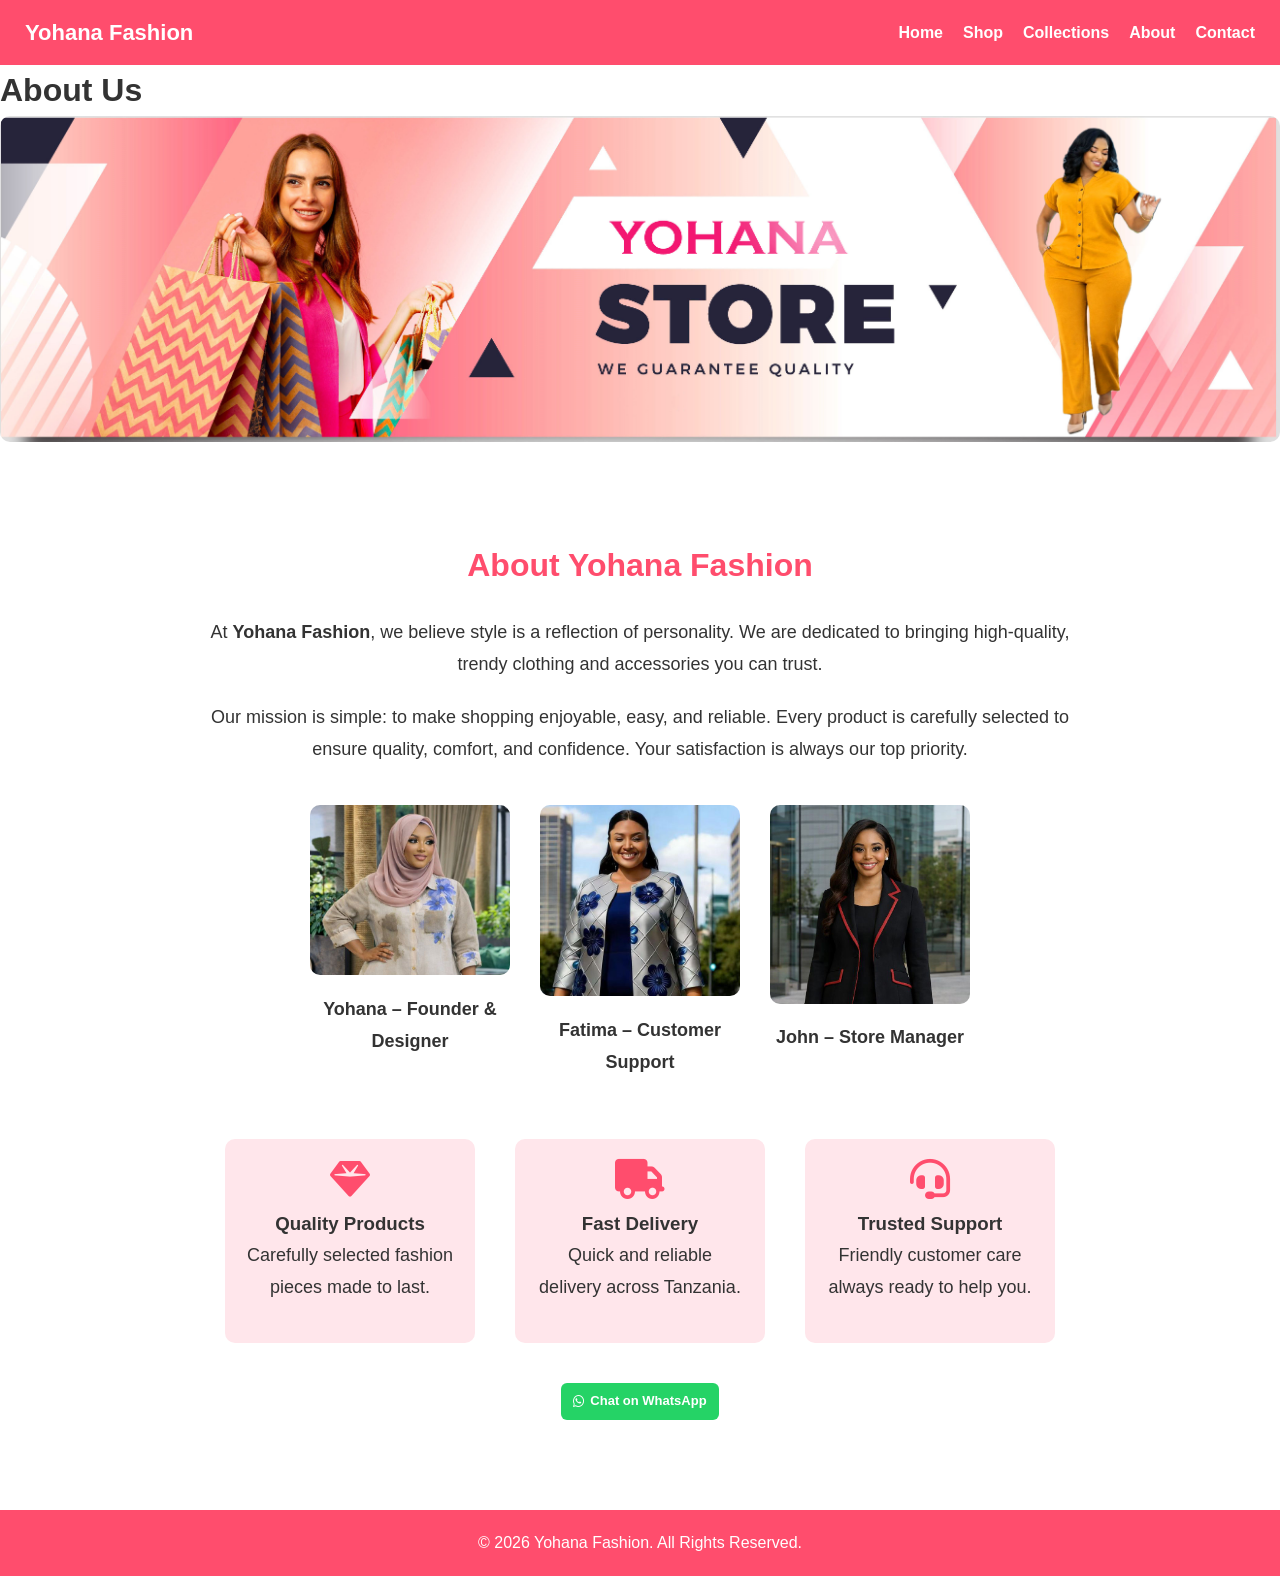
==== commit f067e834: "Update about.html" ====
--- a/about.html
+++ b/about.html
@@ -105,12 +105,6 @@
 
 </section>
 
-<a href="https://wa.me/255715029419"
-   target="_blank"
-   class="whatsapp-float">
-  <i class="fab fa-whatsapp"></i> Chat on WhatsApp
-</a>
-
 <footer>
   <p>&copy; 2026 Yohana Fashion. All Rights Reserved.</p>
 </footer>
--- a/style.css
+++ b/style.css
@@ -50,6 +50,7 @@
 nav ul li a:hover{
 color:#25D366;
 }
+
 
 /* ===== MOBILE MENU ===== */
 
@@ -74,7 +75,6 @@
 background:#111;
 border-radius:10px;
 box-shadow:0 10px 20px rgba(0,0,0,0.4);
-
 opacity:0;
 transform:translateY(-10px);
 pointer-events:none;
@@ -103,7 +103,30 @@
 
 }
 
-
+.sliding-banner{
+width:100%;
+background:#fff0f3;
+overflow:hidden;
+white-space:nowrap;
+padding:8px 0;
+border-bottom:1px solid #ddd;
+position:relative;
+z-index:10;
+}
+
+.sliding-banner span{
+display:inline-block;
+padding-left:100%;
+animation:slideText 15s linear infinite;
+font-size:15px;
+color:#333;
+font-weight:bold;
+}
+
+@keyframes slideText{
+0%{transform:translateX(0);}
+100%{transform:translateX(-100%);}
+}
 /* ===== HERO ===== */
 
 .hero{
@@ -141,75 +164,19 @@
 /* ===== BUTTONS ===== */
 
 .btn{
+display:inline-block;
+padding:10px 20px;
 background:#ff4d6d;
 color:#fff;
-padding:10px 20px;
+text-decoration:none;
 border-radius:5px;
-text-decoration:none;
 font-weight:bold;
+transition:.3s;
 }
 
 .btn:hover{
 background:#e03c5f;
-}
-
-
-/* ===== PRODUCTS ===== */
-
-.products{
-text-align:center;
-padding:50px 15px;
-}
-
-.products h2{
-font-size:28px;
-margin-bottom:30px;
-}
-
-
-/* ===== PRODUCT GRID (NO SCROLL) ===== */
-
-.product-grid{
-display:grid;
-grid-template-columns:repeat(5,1fr);
-gap:20px;
-max-width:1200px;
-margin:auto;
-}
-
-
-/* ===== PRODUCT CARD ===== */
-
-.product{
-border:1px solid #ddd;
-border-radius:10px;
-padding:10px;
-background:#fff;
-transition:.3s;
-}
-
-.product:hover{
-transform:translateY(-6px);
-box-shadow:0 6px 15px rgba(0,0,0,.2);
-}
-
-.product img{
-width:100%;
-height:150px;
-object-fit:cover;
-border-radius:8px;
-margin-bottom:8px;
-}
-
-.product h3{
-font-size:15px;
-margin-bottom:5px;
-}
-
-.product p{
-font-weight:bold;
-font-size:14px;
-margin-bottom:8px;
+transform:scale(1.05);
 }
 
 
@@ -226,290 +193,324 @@
 font-size:13px;
 text-decoration:none;
 font-weight:bold;
+transition:.3s;
 }
 
 .whatsapp-btn:hover{
 background:#1ebe5d;
-}
-
-
-/* ===== Hero image for About page ===== */
-.about-hero img {
-  width: 100%;
-  height: auto;
-  object-fit: cover;
-  border-radius: 10px;
-  margin-bottom: 40px;
-}
-
-/* ===== About Section ===== */
-.about {
+transform:scale(1.05);
+}
+
+
+/* ===== PRODUCTS ===== */
+
+.products{
+text-align:center;
+padding:50px 15px;
+}
+
+.products h2{
+font-size:28px;
+margin-bottom:30px;
+}
+
+.product-grid{
+display:grid;
+grid-template-columns:repeat(5,1fr);
+gap:20px;
+max-width:1200px;
+margin:auto;
+}
+
+.product{
+border:1px solid #ddd;
+border-radius:10px;
+padding:10px;
+background:#fff;
+transition:.3s;
+}
+
+.product:hover{
+transform:translateY(-6px);
+box-shadow:0 6px 15px rgba(0,0,0,.2);
+}
+
+.product img{
+width:100%;
+height:150px;
+object-fit:cover;
+border-radius:8px;
+margin-bottom:8px;
+}
+
+.product h3{
+font-size:15px;
+margin-bottom:5px;
+}
+
+.product p{
+font-weight:bold;
+font-size:14px;
+margin-bottom:8px;
+}
+
+/*shop page*/
+.banner {
+  Text-color:‎#ff4d6d‎
+;
+  text-align:center;
+}
+/* ===== Shop Section ===== */
+.shop {
   text-align: center;
   padding: 50px 20px;
-  max-width: 900px;
-  margin: 0 auto;
-}
-
-.about h1 {
+}
+
+.shop h1 {
   font-size: 32px;
+  margin-bottom: 30px;
+}
+/* Carousel container */
+.carousel-container {
+  margin: 40px 0;
+}
+
+.carousel-container h2 {
+  margin-left: 20px;
   color: #ff4d6d;
-  margin-bottom: 25px;
-}
-
-.about p {
-  font-size: 18px;
-  margin-bottom: 20px;
-  line-height: 1.8;
-  color: #333;
-}
-
-/* ===== Team Section ===== */
-.team {
+  font-size: 24px;
+  margin-bottom: 10px;
+}
+
+/* Carousel */
+.carousel {
   display: flex;
-  flex-wrap: wrap;
-  justify-content: center;
-  gap: 30px;
-  margin: 40px 0;
-}
-
-.team-member {
-  text-align: center;
-  max-width: 200px;
-}
-
-.team-member img {
-  width: 100%;
-  border-radius: 10px;
-  margin-bottom: 10px;
-}
-
-.team-member p {
-  font-weight: bold;
-  font-size: 16px;
-}
-
-/* ===== Our Promise Section ===== */
-.our-promise {
-  display: flex;
-  flex-wrap: wrap;
-  justify-content: center;
-  gap: 40px;
-  margin: 40px 0;
-}
-
-.promise-item {
-  max-width: 250px;
-  text-align: center;
-  padding: 20px;
-  border-radius: 10px;
-  background-color: #ffe6eb;
-  transition: transform 0.3s;
-}
-
-.promise-item i {
-  font-size: 40px;
-  color: #ff4d6d;
-  margin-bottom: 10px;
-}
-
-.promise-item h3 {
-  font-size: 20px;
-  margin-bottom: 10px;
-  color: #333;
-}
-
-.promise-item p {
-  font-size: 16px;
-  color: #555;
-}
-
-.promise-item:hover {
-  transform: translateY(-5px);
-}
-
-/* ===== WhatsApp button for About page ===== */
-.about-whatsapp {
-  background-color: #25D366;
-  display: inline-flex;
-  align-items: center;
-  gap: 8px;
-  text-decoration: none;
-  padding: 12px 20px;
-  border-radius: 50px;
-  font-weight: bold;
-  transition: background 0.3s, transform 0.2s;
-  margin-bottom: 40px;
-}
-
-.about-whatsapp:hover {
-  background-color: #1ebe5d;
-  transform: scale(1.05);
-}
-/* ===== Responsive ===== */
-@media(max-width: 768px){
-  .team {
-    flex-direction: column;
-    gap: 20px;
-    align-items: center;
-  }
-}
-
-@media(max-width: 480px) {
-  .about h1 {
-    font-size: 24px;
-  }
-  .about p {
-    font-size: 16px;
-  }
-  .about-whatsapp {
-    padding: 10px 16px;
-    font-size: 14px;
-  }
-}
-
-
-
-/* ===== Smooth button hover ===== */
-.btn, .whatsapp-btn, .about-whatsapp, .whatsapp-float {
-  transition: background 0.3s ease, transform 0.2s ease;
-}
-
-.btn:hover, 
-.whatsapp-btn:hover, 
-.about-whatsapp:hover, 
-.whatsapp-float:hover {
-  transform: scale(1.05);
-  }
-/* ===== Promise item hover ===== */
-.promise-item {
-  transition: transform 0.3s ease, box-shadow 0.3s ease;
-}
-
-.promise-item:hover {
-  transform: translateY(-5px);
-  box-shadow: 0 6px 12px rgba(0,0,0,0.15);
-}
-
-/* ===== Team member hover ===== */
-.team-member img {
-  transition: transform 0.3s ease, box-shadow 0.3s ease;
-}
-
-.team-member img:hover {
-  transform: scale(1.05);
-  box-shadow: 0 6px 12px rgba(0,0,0,0.15);
-}
-
-
-/* ===== Fade-in slide-up animation ===== */
-@keyframes fadeSlideUp {
-  0% {
-    opacity: 0;
-    transform: translateY(20px);
-  }
-  100% {
-    opacity: 1;
-    transform: translateY(0);
-  }
-}
-
-/* Hero section animation */
-.hero-content, .about-hero img {
-  animation: fadeSlideUp 1s ease forwards;
-}
-
-/* Section headings animation */
-.products h2, .about h1, .contact h1 {
-  opacity: 0;
-  animation: fadeSlideUp 1s ease forwards;
-  animation-delay: 0.3s;
-}
-/* Promise items fade-in */
-.our-promise .promise-item {
-  opacity: 0;
-  transform: translateY(20px);
-  animation: fadeSlideUp 0.8s ease forwards;
-}
-
-.our-promise .promise-item:nth-child(1) { animation-delay: 0.2s; }
-.our-promise .promise-item:nth-child(2) { animation-delay: 0.4s; }
-.our-promise .promise-item:nth-child(3) { animation-delay: 0.6s; }
-/* ===== Contact Page ===== */
-.contact {
-  text-align: center;
-  padding: 50px 20px;
-  transition: transform 0.3s;
-}
-
-.contact h1 {
-  font-size: 32px;
-  margin-bottom: 20px;
-}
-
-.contact p {
-  font-size: 18px;
-  margin-bottom: 30px;
-}
-
-.contact-info {
-  display: flex;
-  flex-direction: column;
-  align-items: center;
   gap: 20px;
-  margin-bottom: 30px;
-}
-
-.info-item {
-  display: flex;
-  align-items: center;
-  gap: 10px;
-  font-size: 18px;
-}
-
-.info-item i {
-  color: #ff4d6d;
-  font-size: 22px;
-}
-
-/* WhatsApp button for contact page */
-.contact-whatsapp {
-  background-color: #25D366;
-  color: #fff;
-  display: inline-flex;
-  align-items: center;
-  gap: 8px;
-  text-decoration: none;
-  padding: 12px 20px;
-  border-radius: 50px;
-  font-weight: bold;
-  transition: background 0.3s, transform 0.2s;
-}
-
-.contact-whatsapp:hover {
-  background-color: #1ebe5d;
-  transform: scale(1.05);
-}
-
-/* Responsive */
-@media(max-width: 480px) {
-  .contact-info {
-    gap: 15px;
-  }
-  .info-item {
-    font-size: 16px;
-  }
-  .contact-whatsapp {
-    padding: 10px 16px;
-    font-size: 14px;
-  }
-}
-
-
+  overflow-x: auto;
+  padding: 10px 20px;
+  scroll-behavior: smooth;
+}
+
+.carousel::-webkit-scrollbar {
+  height: 8px;
+}
+
+.carousel::-webkit-scrollbar-thumb {
+  background-color: #ff4d6d;
+  border-radius: 4px;
+}
+
+/* ===== ABOUT PAGE ===== */
+
+.about-hero img{
+width:100%;
+height:auto;
+object-fit:cover;
+border-radius:10px;
+margin-bottom:40px;
+}
+
+.about{
+text-align:center;
+padding:50px 20px;
+max-width:900px;
+margin:auto;
+}
+
+.about h1{
+font-size:32px;
+color:#ff4d6d;
+margin-bottom:25px;
+}
+
+.about p{
+font-size:18px;
+margin-bottom:20px;
+line-height:1.8;
+}
+
+.team{
+display:flex;
+flex-wrap:wrap;
+justify-content:center;
+gap:30px;
+margin:40px 0;
+}
+
+.team-member{
+text-align:center;
+max-width:200px;
+}
+
+.team-member img{
+width:100%;
+border-radius:10px;
+margin-bottom:10px;
+transition:.3s;
+}
+
+.team-member img:hover{
+transform:scale(1.05);
+box-shadow:0 6px 12px rgba(0,0,0,.15);
+}
+
+.team-member p{
+font-weight:bold;
+}
+
+
+/* ===== PROMISE ===== */
+
+.our-promise{
+display:flex;
+flex-wrap:wrap;
+justify-content:center;
+gap:40px;
+margin:40px 0;
+}
+
+.promise-item{
+max-width:250px;
+text-align:center;
+padding:20px;
+border-radius:10px;
+background:#ffe6eb;
+transition:.3s;
+}
+
+.promise-item i{
+font-size:40px;
+color:#ff4d6d;
+margin-bottom:10px;
+}
+
+.promise-item:hover{
+transform:translateY(-5px);
+box-shadow:0 6px 12px rgba(0,0,0,.15);
+}
+
+
+/* ===== CONTACT ===== */
+
+.contact{
+text-align:center;
+padding:50px 20px;
+}
+
+.contact h1{
+font-size:32px;
+margin-bottom:20px;
+}
+
+.contact p{
+font-size:18px;
+margin-bottom:30px;
+}
+
+.contact-info{
+display:flex;
+flex-direction:column;
+align-items:center;
+gap:20px;
+}
+
+.info-item{
+display:flex;
+align-items:center;
+gap:10px;
+font-size:18px;
+}
+
+.info-item i{
+color:#ff4d6d;
+font-size:22px;
+}
+
+
+/* ===== REVIEWS ===== */
+
+.reviews{
+padding:60px 20px;
+background:#fafafa;
+text-align:center;
+}
+
+.reviews-container{
+display:grid;
+grid-template-columns:repeat(auto-fit,minmax(250px,1fr));
+gap:25px;
+margin-top:30px;
+}
+
+.review{
+background:white;
+padding:20px;
+border-radius:10px;
+box-shadow:0 5px 15px rgba(0,0,0,0.08);
+}
+
+.review p{
+font-style:italic;
+margin:10px 0;
+}
+
+.stars{
+color:#FFD700;
+font-size:18px;
+}
+
+
+/* ===== INSTAGRAM ===== */
+
+.instagram-gallery{
+padding:60px 20px;
+text-align:center;
+background:#f9f9f9;
+}
+
+.instagram-gallery h2{
+font-size:28px;
+margin-bottom:10px;
+}
+
+.instagram-gallery p{
+color:#777;
+margin-bottom:30px;
+}
+
+.insta-grid{
+display:grid;
+grid-template-columns:repeat(6,1fr);
+gap:10px;
+max-width:1200px;
+margin:auto;
+}
+
+.insta-grid img{
+width:100%;
+height:200px;
+object-fit:cover;
+border-radius:8px;
+transition:.3s;
+}
+
+.insta-grid img:hover{
+transform:scale(1.05);
+}
+
+.insta-btn{
+display:inline-block;
+margin-top:25px;
+background:#ff4d6d;
+color:white;
+padding:12px 25px;
+border-radius:30px;
+text-decoration:none;
+font-weight:600;
+}
 
 
 /* ===== FLOAT WHATSAPP ===== */
-
-/* FIX WHATSAPP FLOAT BUTTON */
 
 .whatsapp-float{
 position:fixed;
@@ -520,7 +521,6 @@
 padding:12px 18px;
 border-radius:30px;
 font-size:14px;
-font-weight:500;
 text-decoration:none;
 display:flex;
 align-items:center;
@@ -528,131 +528,14 @@
 box-shadow:0 4px 10px rgba(0,0,0,0.2);
 }
 
-.whatsapp-float i{
-font-size:20px;
-}
-
-/* Hover effect */
-.whatsapp-float:hover {
-  background-color: #1ebe5d;
-  transform: scale(1.05);
-}
-
-/* Mobile adjustments */
-@media(max-width: 480px) {
-  .whatsapp-float {
-    padding: 10px 14px;
-    font-size: 14px;
-  }
-}
-
-
-/* ===== TABLET ===== */
-
-@media(max-width:900px){
-
-.product-grid{
-grid-template-columns:repeat(3,1fr);
-}
-
-}
-
-
-/* ===== PHONE ===== */
-
-@media(max-width:600px){
-
-.product-grid{
-grid-template-columns:repeat(2,1fr);
-gap:10px;
-}
-
-.product img{
-height:130px;
-}
-
-}
-
-
-/* ===== SMALL PHONE ===== */
-
-@media(max-width:350px){
-
-.product-grid{
-grid-template-columns:1fr;
-}
-
-}
-
-/* Carousel container */
-.carousel-container {
-  margin: 40px 0;
-}
-
-.carousel-container h2 {
-  margin-left: 20px;
-  color: #ff4d6d;
-  font-size: 24px;
-  margin-bottom: 10px;
-}
-
-/* Carousel */
-.carousel {
-  display: flex;
-  gap: 20px;
-  overflow-x: auto;
-  padding: 10px 20px;
-  scroll-behavior: smooth;
-}
-
-.carousel::-webkit-scrollbar {
-  height: 8px;
-}
-
-.carousel::-webkit-scrollbar-thumb {
-  background-color: #ff4d6d;
-  border-radius: 4px;
-}
-
-/* Reviews */
-
-.reviews{
-padding:60px 20px;
-background:#fafafa;
-text-align:center;
-}
-
-.reviews-container{
-display:grid;
-grid-template-columns:repeat(auto-fit,minmax(250px,1fr));
-gap:25px;
-margin-top:30px;
-}
-
-.review{
-background:white;
-padding:20px;
-border-radius:10px;
-box-shadow:0 5px 15px rgba(0,0,0,0.08);
-}
-
-.review p{
-font-style:italic;
-margin:10px 0;
-}
-
-.stars{
-color:#FFD700;
-font-size:18px;
-}
-/* FIXED FOOTER */
+
+/* ===== FOOTER ===== */
 
 .footer{
-background: linear-gradient(135deg,#0f0f0f,#1c1c1c,#0f0f0f) !important;
+background:linear-gradient(135deg,#ff4d6d,#ff758f);
 color:white;
 padding:60px 20px;
 margin-top:60px;
-border-top:1px solid rgba(255,255,255,0.05);
 }
 
 .footer-container{
@@ -661,98 +544,117 @@
 display:grid;
 grid-template-columns:repeat(3,1fr);
 gap:40px;
-text-align:left;
-}
-
-.footer h3,
-.footer h4{
-margin-bottom:15px;
 }
 
 .footer p{
-color:#ccc;
+color:#eee;
 line-height:1.6;
 }
 
 .footer-links ul{
 list-style:none;
-padding:0;
-}
-
-.footer-links li{
-margin-bottom:8px;
 }
 
 .footer-links a{
-color:#ccc;
+color:#eee;
 text-decoration:none;
 }
 
 .footer-links a:hover{
 color:white;
 }
-.footer a{
-color:#ccc;
-text-decoration:none;
-}
-
-.footer a:hover{
-color:white;
-}
-
+
+
+/* SOCIAL ICONS */
 
 .social-icons{
 display:flex;
-gap:12px;
+gap:15px;
 margin-top:10px;
 }
 
 .social-icons a{
 font-size:18px;
 color:white;
-background:#333;
-padding:10px;
+background:rgba(255,255,255,0.2);
+padding:12px;
 border-radius:50%;
-transition:0.3s;
+transition:.3s;
 }
 
 .social-icons a:hover{
-background:#25D366;
+background:white;
+color:#ff4d6d;
+transform:scale(1.1);
 }
 
 .footer-bottom{
 text-align:center;
 margin-top:30px;
-border-top:1px solid #333;
+border-top:1px solid rgba(255,255,255,.3);
 padding-top:15px;
-color:#aaa;
-}
-.social-icons a{
-font-size:18px;
-color:white;
-background:#333;
-padding:10px;
-border-radius:50%;
-transition:0.3s;
-}
-
-.social-icons a:hover{
-background:#25D366;
-transform:scale(1.1);
-}
-
-
-
-
-
-
-
-
-
-
-
-
-
-
-
-
+}
+
+
+/* ===== RESPONSIVE ===== */
+
+@media(max-width:900px){
+
+.product-grid{
+grid-template-columns:repeat(3,1fr);
+}
+
+}
+
+@media(max-width:768px){
+
+.footer-container{
+grid-template-columns:1fr;
+text-align:center;
+}
+
+.social-icons{
+justify-content:center;
+flex-wrap:wrap;
+}
+
+.insta-grid{
+grid-template-columns:repeat(2,1fr);
+}
+
+}
+
+@media(max-width:600px){
+
+.product-grid{
+grid-template-columns:repeat(2,1fr);
+gap:10px;
+}
+
+.product img{
+height:130px;
+}
+
+}
+
+@media(max-width:350px){
+
+.product-grid{
+grid-template-columns:1fr;
+}
+
+}
+
+/* ===== Footer ===== */
+footer {
+  text-align: center;
+  padding: 20px;
+  background-color: #ff4d6d;
+  color: #fff;
+  margin-top: 40px;
+}
+
+
+
+
+
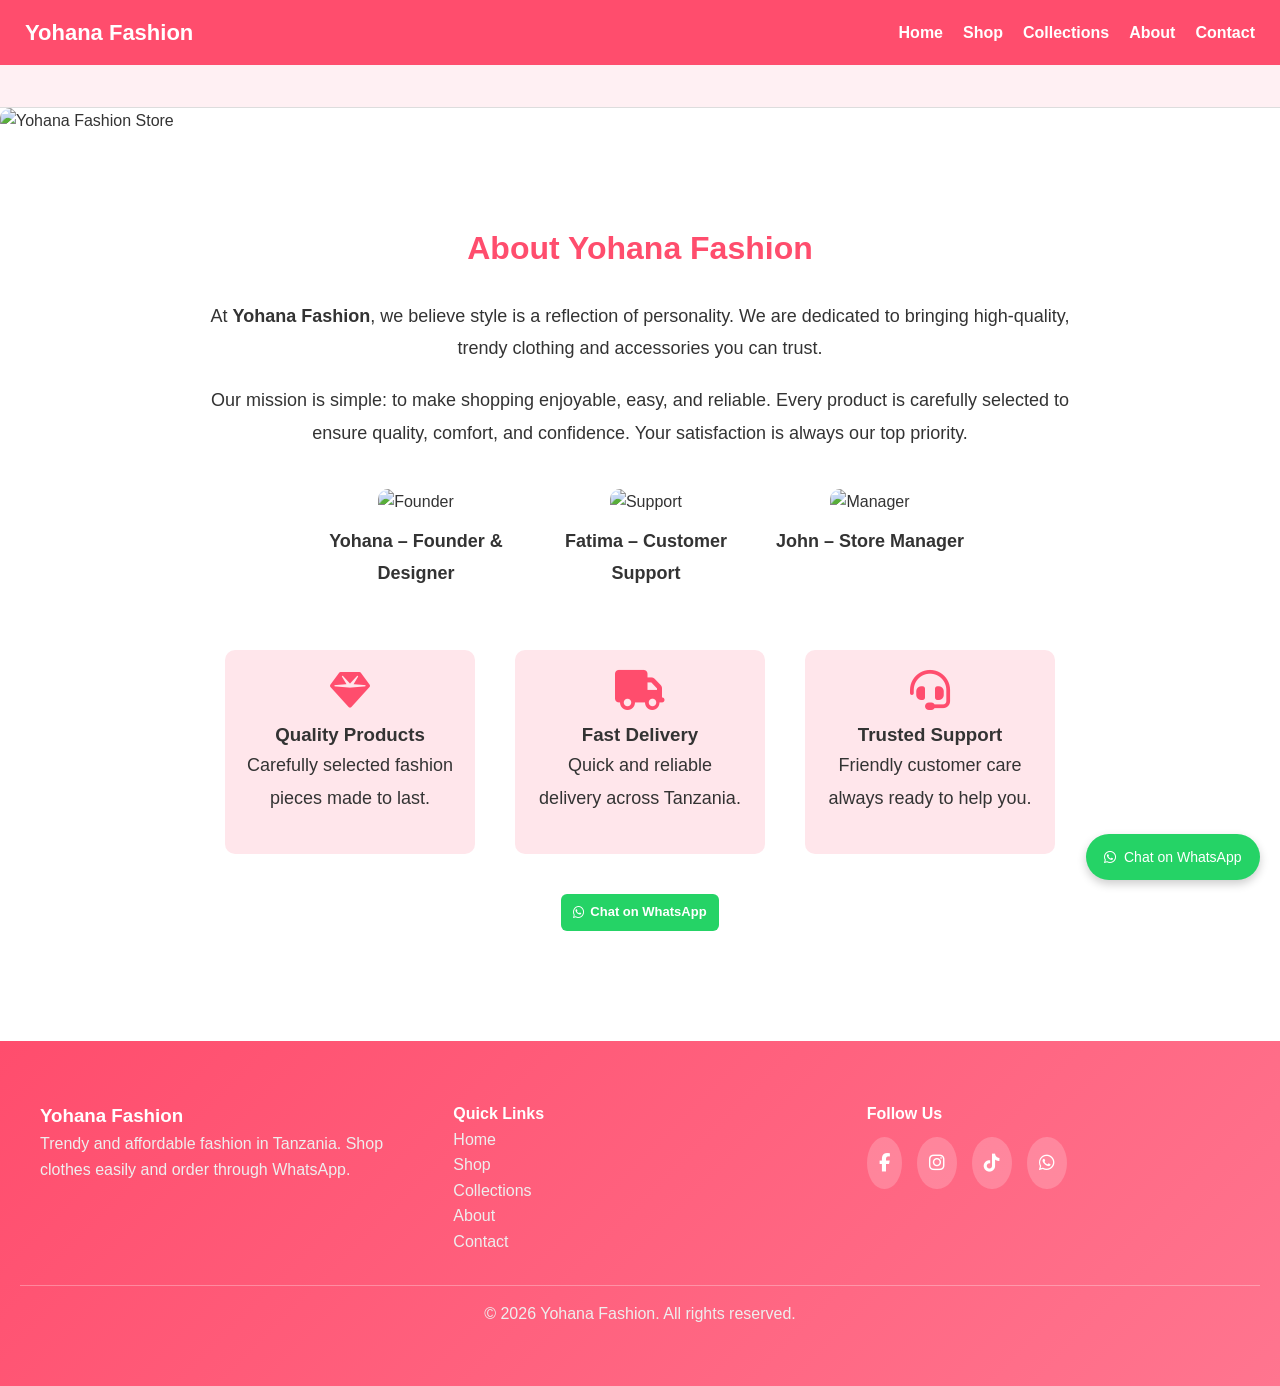
==== commit 0d7037db: "Update about.html: replace local images with Unsplash, improve footer, add social media links" ====
--- a/about.html
+++ b/about.html
@@ -1,130 +1,167 @@
-<!DOCTYPE html>
-<html lang="en">
-<head>
-  <meta charset="UTF-8">
-  <meta name="viewport" content="width=device-width, initial-scale=1.0">
-
-  <title>About Yohana Fashion | Trusted Fashion Store Tanzania</title>
-
-  <meta name="description" content="Learn about Yohana Fashion, a trusted fashion store in Dar es Salaam offering quality and trendy clothing.">
-
-  <meta name="keywords" content="about Yohana Fashion, fashion store Tanzania, trusted clothing shop Dar es Salaam">
-
-  <meta name="author" content="Yohana Fashion">
-
-  <link rel="stylesheet" href="style.css">
-  <link rel="stylesheet" href="https://cdnjs.cloudflare.com/ajax/libs/font-awesome/6.5.0/css/all.min.css">
-</head>
-
-
-<body>
-
-<header>
-  <div class="logo">Yohana Fashion</div>
-
-  <div class="menu-toggle" id="menu-toggle">
-    <i class="fas fa-bars"></i>
-  </div>
-
-  <nav id="navbar">
-    <ul>
-      <li><a href="index.html">Home</a></li>
-      <li><a href="shop.html">Shop</a></li>
-      <li><a href="collections.html">Collections</a></li>
-      <li><a href="about.html">About</a></li>
-      <li><a href="contact.html">Contact</a></li>
-    </ul>
-  </nav>
-</header>
- <h1>About Us</h1>
-
-<section class="about-hero">
-  <img src="images/storebanner.jpg"
-       alt="Yohana Fashion Store Banner">
-</section>
-
-<section class="about">
-  <h1>About Yohana Fashion</h1>
-
-  <p>
-    At <strong>Yohana Fashion</strong>, we believe style is a reflection of personality.
-    We are dedicated to bringing high-quality, trendy clothing and accessories you can trust.
-  </p>
-
-  <p>
-    Our mission is simple: to make shopping enjoyable, easy, and reliable.
-    Every product is carefully selected to ensure quality, comfort, and confidence.
-    Your satisfaction is always our top priority.
-  </p>
-
-  <div class="team">
-    <div class="team-member">
-      <img src="images/founder.jpg"
-           alt="Founder">
-      <p>Yohana – Founder & Designer</p>
-    </div>
-
-    <div class="team-member">
-      <img src="images/support.jpg"
-           alt="Support">
-      <p>Fatima – Customer Support</p>
-    </div>
-
-    <div class="team-member">
-      <img src="images/manager.jpg"
-           alt="Manager">
-      <p>John – Store Manager</p>
-    </div>
-  </div>
-
-  <div class="our-promise">
-    <div class="promise-item">
-      <i class="fas fa-gem"></i>
-      <h3>Quality Products</h3>
-      <p>Carefully selected fashion pieces made to last.</p>
-    </div>
-
-    <div class="promise-item">
-      <i class="fas fa-truck"></i>
-      <h3>Fast Delivery</h3>
-      <p>Quick and reliable delivery across Tanzania.</p>
-    </div>
-
-    <div class="promise-item">
-      <i class="fas fa-headset"></i>
-      <h3>Trusted Support</h3>
-      <p>Friendly customer care always ready to help you.</p>
-    </div>
-  </div>
-
-  <a href="https://wa.me/255715029419"
-     target="_blank"
-     class="btn whatsapp-btn about-whatsapp">
-    <i class="fab fa-whatsapp"></i> Chat on WhatsApp
-  </a>
-
-</section>
-
-<footer>
-  <p>&copy; 2026 Yohana Fashion. All Rights Reserved.</p>
-</footer>
-
-<script>
-const menuToggle = document.getElementById('menu-toggle');
-const navbar = document.getElementById('navbar');
-const navLinks = document.querySelectorAll('#navbar a');
-
-menuToggle.addEventListener('click', () => {
-  navbar.classList.toggle('active');
-});
-
-navLinks.forEach(link => {
-  link.addEventListener('click', () => {
-    navbar.classList.remove('active');
-  });
-});
-</script>
-
-</body>
-</html>
-
+<!DOCTYPE html>
+<html lang="en">
+<head>
+  <meta charset="UTF-8">
+  <meta name="viewport" content="width=device-width, initial-scale=1.0">
+
+  <title>About Yohana Fashion | Trusted Fashion Store Tanzania</title>
+
+  <meta name="description" content="Learn about Yohana Fashion, a trusted fashion store in Dar es Salaam offering quality and trendy clothing.">
+
+  <meta name="keywords" content="about Yohana Fashion, fashion store Tanzania, trusted clothing shop Dar es Salaam">
+
+  <meta name="author" content="Yohana Fashion">
+
+  <link rel="stylesheet" href="style.css">
+  <link rel="stylesheet" href="https://cdnjs.cloudflare.com/ajax/libs/font-awesome/6.5.0/css/all.min.css">
+</head>
+
+
+<body>
+
+<header>
+  <div class="logo">Yohana Fashion</div>
+
+  <div class="menu-toggle" id="menu-toggle">
+    <i class="fas fa-bars"></i>
+  </div>
+
+  <nav id="navbar">
+    <ul>
+      <li><a href="index.html">Home</a></li>
+      <li><a href="shop.html">Shop</a></li>
+      <li><a href="collections.html">Collections</a></li>
+      <li><a href="about.html">About</a></li>
+      <li><a href="contact.html">Contact</a></li>
+    </ul>
+  </nav>
+</header>
+
+<div class="sliding-banner">
+  <span>Welcome to Yohana Fashion - Your trusted fashion partner in Tanzania</span>
+</div>
+
+<section class="about-hero">
+  <img src="https://images.unsplash.com/photo-1556992122-5d6e2d4da7e1?w=600" alt="Yohana Fashion Store" loading="lazy">
+</section>
+
+<section class="about">
+  <h1>About Yohana Fashion</h1>
+
+  <p>
+    At <strong>Yohana Fashion</strong>, we believe style is a reflection of personality.
+    We are dedicated to bringing high-quality, trendy clothing and accessories you can trust.
+  </p>
+
+  <p>
+    Our mission is simple: to make shopping enjoyable, easy, and reliable.
+    Every product is carefully selected to ensure quality, comfort, and confidence.
+    Your satisfaction is always our top priority.
+  </p>
+
+  <div class="team">
+    <div class="team-member">
+      <img src="https://images.unsplash.com/photo-1494790108377-be9c29b29330?w=300" alt="Founder" loading="lazy">
+      <p>Yohana – Founder & Designer</p>
+    </div>
+
+    <div class="team-member">
+      <img src="https://images.unsplash.com/photo-1507003211169-0a1dd7228f2d?w=300" alt="Support" loading="lazy">
+      <p>Fatima – Customer Support</p>
+    </div>
+
+    <div class="team-member">
+      <img src="https://images.unsplash.com/photo-1500648767791-00dcc994a43e?w=300" alt="Manager" loading="lazy">
+      <p>John – Store Manager</p>
+    </div>
+  </div>
+
+  <div class="our-promise">
+    <div class="promise-item">
+      <i class="fas fa-gem"></i>
+      <h3>Quality Products</h3>
+      <p>Carefully selected fashion pieces made to last.</p>
+    </div>
+
+    <div class="promise-item">
+      <i class="fas fa-truck"></i>
+      <h3>Fast Delivery</h3>
+      <p>Quick and reliable delivery across Tanzania.</p>
+    </div>
+
+    <div class="promise-item">
+      <i class="fas fa-headset"></i>
+      <h3>Trusted Support</h3>
+      <p>Friendly customer care always ready to help you.</p>
+    </div>
+  </div>
+
+  <a href="https://wa.me/255715029419"
+     target="_blank"
+     class="btn whatsapp-btn about-whatsapp">
+    <i class="fab fa-whatsapp"></i> Chat on WhatsApp
+  </a>
+
+</section>
+
+<!-- Floating WhatsApp -->
+<a href="https://wa.me/255715029419" target="_blank" class="whatsapp-float">
+  <i class="fab fa-whatsapp"></i> Chat on WhatsApp
+</a>
+
+<!-- MODERN FOOTER -->
+<footer class="footer">
+  <div class="footer-container">
+    <div class="footer-about">
+      <h3>Yohana Fashion</h3>
+      <p>
+        Trendy and affordable fashion in Tanzania.  
+        Shop clothes easily and order through WhatsApp.
+      </p>
+    </div>
+
+    <div class="footer-links">
+      <h4>Quick Links</h4>
+      <ul>
+        <li><a href="index.html">Home</a></li>
+        <li><a href="shop.html">Shop</a></li>
+        <li><a href="collections.html">Collections</a></li>
+        <li><a href="about.html">About</a></li>
+        <li><a href="contact.html">Contact</a></li>
+      </ul>
+    </div>
+
+    <div class="footer-social">
+      <h4>Follow Us</h4>
+      <div class="social-icons">
+        <a href="https://www.facebook.com" target="_blank" title="Facebook"><i class="fab fa-facebook-f"></i></a>
+        <a href="https://www.instagram.com" target="_blank" title="Instagram"><i class="fab fa-instagram"></i></a>
+        <a href="https://www.tiktok.com" target="_blank" title="TikTok"><i class="fab fa-tiktok"></i></a>
+        <a href="https://wa.me/255715029419" target="_blank" title="WhatsApp"><i class="fab fa-whatsapp"></i></a>
+      </div>
+    </div>
+  </div>
+
+  <div class="footer-bottom">
+    <p>© 2026 Yohana Fashion. All rights reserved.</p>
+  </div>
+</footer>
+
+<script>
+const menuToggle = document.getElementById('menu-toggle');
+const navbar = document.getElementById('navbar');
+const navLinks = document.querySelectorAll('#navbar a');
+
+menuToggle.addEventListener('click', () => {
+  navbar.classList.toggle('active');
+});
+
+navLinks.forEach(link => {
+  link.addEventListener('click', () => {
+    navbar.classList.remove('active');
+  });
+});
+</script>
+
+</body>
+</html>
--- a/style.css
+++ b/style.css
@@ -1,660 +1,698 @@
-/* ===== GLOBAL ===== */
-
-*{
-margin:0;
-padding:0;
-box-sizing:border-box;
-}
-
-html,body{
-width:100%;
-overflow-x:hidden;
-font-family:Arial,sans-serif;
-background:#fff;
-color:#333;
-line-height:1.6;
-}
-
-
-/* ===== HEADER ===== */
-
-header{
-display:flex;
-justify-content:space-between;
-align-items:center;
-background:#ff4d6d;
-padding:15px 25px;
-position:sticky;
-top:0;
-z-index:1000;
-}
-
-.logo{
-color:#fff;
-font-size:22px;
-font-weight:bold;
-}
-
-nav ul{
-list-style:none;
-display:flex;
-gap:20px;
-}
-
-nav ul li a{
-color:#fff;
-text-decoration:none;
-font-weight:600;
-}
-
-nav ul li a:hover{
-color:#25D366;
-}
-
-
-/* ===== MOBILE MENU ===== */
-
-.menu-toggle{
-display:none;
-font-size:26px;
-color:#fff;
-cursor:pointer;
-}
-
-@media(max-width:768px){
-
-.menu-toggle{
-display:block;
-}
-
-#navbar{
-position:absolute;
-top:70px;
-right:20px;
-width:220px;
-background:#111;
-border-radius:10px;
-box-shadow:0 10px 20px rgba(0,0,0,0.4);
-opacity:0;
-transform:translateY(-10px);
-pointer-events:none;
-transition:.3s;
-}
-
-#navbar.active{
-opacity:1;
-transform:translateY(0);
-pointer-events:auto;
-}
-
-#navbar ul{
-flex-direction:column;
-padding:15px;
-}
-
-#navbar ul li{
-border-bottom:1px solid rgba(255,255,255,.1);
-}
-
-#navbar ul li a{
-display:block;
-padding:12px;
-}
-
-}
-
-.sliding-banner{
-width:100%;
-background:#fff0f3;
-overflow:hidden;
-white-space:nowrap;
-padding:8px 0;
-border-bottom:1px solid #ddd;
-position:relative;
-z-index:10;
-}
-
-.sliding-banner span{
-display:inline-block;
-padding-left:100%;
-animation:slideText 15s linear infinite;
-font-size:15px;
-color:#333;
-font-weight:bold;
-}
-
-@keyframes slideText{
-0%{transform:translateX(0);}
-100%{transform:translateX(-100%);}
-}
-/* ===== HERO ===== */
-
-.hero{
-display:flex;
-flex-wrap:wrap;
-align-items:center;
-justify-content:center;
-padding:50px 20px;
-background:#ffe6eb;
-gap:30px;
-}
-
-.hero-content{
-max-width:500px;
-text-align:center;
-}
-
-.hero h1{
-font-size:34px;
-margin-bottom:10px;
-}
-
-.hero p{
-font-size:18px;
-margin-bottom:20px;
-}
-
-.hero-img{
-max-width:450px;
-width:100%;
-border-radius:10px;
-}
-
-
-/* ===== BUTTONS ===== */
-
-.btn{
-display:inline-block;
-padding:10px 20px;
-background:#ff4d6d;
-color:#fff;
-text-decoration:none;
-border-radius:5px;
-font-weight:bold;
-transition:.3s;
-}
-
-.btn:hover{
-background:#e03c5f;
-transform:scale(1.05);
-}
-
-
-/* ===== WHATSAPP BUTTON ===== */
-
-.whatsapp-btn{
-background:#25D366;
-color:#fff;
-padding:8px 12px;
-border-radius:6px;
-display:inline-flex;
-align-items:center;
-gap:6px;
-font-size:13px;
-text-decoration:none;
-font-weight:bold;
-transition:.3s;
-}
-
-.whatsapp-btn:hover{
-background:#1ebe5d;
-transform:scale(1.05);
-}
-
-
-/* ===== PRODUCTS ===== */
-
-.products{
-text-align:center;
-padding:50px 15px;
-}
-
-.products h2{
-font-size:28px;
-margin-bottom:30px;
-}
-
-.product-grid{
-display:grid;
-grid-template-columns:repeat(5,1fr);
-gap:20px;
-max-width:1200px;
-margin:auto;
-}
-
-.product{
-border:1px solid #ddd;
-border-radius:10px;
-padding:10px;
-background:#fff;
-transition:.3s;
-}
-
-.product:hover{
-transform:translateY(-6px);
-box-shadow:0 6px 15px rgba(0,0,0,.2);
-}
-
-.product img{
-width:100%;
-height:150px;
-object-fit:cover;
-border-radius:8px;
-margin-bottom:8px;
-}
-
-.product h3{
-font-size:15px;
-margin-bottom:5px;
-}
-
-.product p{
-font-weight:bold;
-font-size:14px;
-margin-bottom:8px;
-}
-
-/*shop page*/
-.banner {
-  Text-color:‎#ff4d6d‎
-;
-  text-align:center;
-}
-/* ===== Shop Section ===== */
-.shop {
-  text-align: center;
-  padding: 50px 20px;
-}
-
-.shop h1 {
-  font-size: 32px;
-  margin-bottom: 30px;
-}
-/* Carousel container */
-.carousel-container {
-  margin: 40px 0;
-}
-
-.carousel-container h2 {
-  margin-left: 20px;
-  color: #ff4d6d;
-  font-size: 24px;
-  margin-bottom: 10px;
-}
-
-/* Carousel */
-.carousel {
-  display: flex;
-  gap: 20px;
-  overflow-x: auto;
-  padding: 10px 20px;
-  scroll-behavior: smooth;
-}
-
-.carousel::-webkit-scrollbar {
-  height: 8px;
-}
-
-.carousel::-webkit-scrollbar-thumb {
-  background-color: #ff4d6d;
-  border-radius: 4px;
-}
-
-/* ===== ABOUT PAGE ===== */
-
-.about-hero img{
-width:100%;
-height:auto;
-object-fit:cover;
-border-radius:10px;
-margin-bottom:40px;
-}
-
-.about{
-text-align:center;
-padding:50px 20px;
-max-width:900px;
-margin:auto;
-}
-
-.about h1{
-font-size:32px;
-color:#ff4d6d;
-margin-bottom:25px;
-}
-
-.about p{
-font-size:18px;
-margin-bottom:20px;
-line-height:1.8;
-}
-
-.team{
-display:flex;
-flex-wrap:wrap;
-justify-content:center;
-gap:30px;
-margin:40px 0;
-}
-
-.team-member{
-text-align:center;
-max-width:200px;
-}
-
-.team-member img{
-width:100%;
-border-radius:10px;
-margin-bottom:10px;
-transition:.3s;
-}
-
-.team-member img:hover{
-transform:scale(1.05);
-box-shadow:0 6px 12px rgba(0,0,0,.15);
-}
-
-.team-member p{
-font-weight:bold;
-}
-
-
-/* ===== PROMISE ===== */
-
-.our-promise{
-display:flex;
-flex-wrap:wrap;
-justify-content:center;
-gap:40px;
-margin:40px 0;
-}
-
-.promise-item{
-max-width:250px;
-text-align:center;
-padding:20px;
-border-radius:10px;
-background:#ffe6eb;
-transition:.3s;
-}
-
-.promise-item i{
-font-size:40px;
-color:#ff4d6d;
-margin-bottom:10px;
-}
-
-.promise-item:hover{
-transform:translateY(-5px);
-box-shadow:0 6px 12px rgba(0,0,0,.15);
-}
-
-
-/* ===== CONTACT ===== */
-
-.contact{
-text-align:center;
-padding:50px 20px;
-}
-
-.contact h1{
-font-size:32px;
-margin-bottom:20px;
-}
-
-.contact p{
-font-size:18px;
-margin-bottom:30px;
-}
-
-.contact-info{
-display:flex;
-flex-direction:column;
-align-items:center;
-gap:20px;
-}
-
-.info-item{
-display:flex;
-align-items:center;
-gap:10px;
-font-size:18px;
-}
-
-.info-item i{
-color:#ff4d6d;
-font-size:22px;
-}
-
-
-/* ===== REVIEWS ===== */
-
-.reviews{
-padding:60px 20px;
-background:#fafafa;
-text-align:center;
-}
-
-.reviews-container{
-display:grid;
-grid-template-columns:repeat(auto-fit,minmax(250px,1fr));
-gap:25px;
-margin-top:30px;
-}
-
-.review{
-background:white;
-padding:20px;
-border-radius:10px;
-box-shadow:0 5px 15px rgba(0,0,0,0.08);
-}
-
-.review p{
-font-style:italic;
-margin:10px 0;
-}
-
-.stars{
-color:#FFD700;
-font-size:18px;
-}
-
-
-/* ===== INSTAGRAM ===== */
-
-.instagram-gallery{
-padding:60px 20px;
-text-align:center;
-background:#f9f9f9;
-}
-
-.instagram-gallery h2{
-font-size:28px;
-margin-bottom:10px;
-}
-
-.instagram-gallery p{
-color:#777;
-margin-bottom:30px;
-}
-
-.insta-grid{
-display:grid;
-grid-template-columns:repeat(6,1fr);
-gap:10px;
-max-width:1200px;
-margin:auto;
-}
-
-.insta-grid img{
-width:100%;
-height:200px;
-object-fit:cover;
-border-radius:8px;
-transition:.3s;
-}
-
-.insta-grid img:hover{
-transform:scale(1.05);
-}
-
-.insta-btn{
-display:inline-block;
-margin-top:25px;
-background:#ff4d6d;
-color:white;
-padding:12px 25px;
-border-radius:30px;
-text-decoration:none;
-font-weight:600;
-}
-
-
-/* ===== FLOAT WHATSAPP ===== */
-
-.whatsapp-float{
-position:fixed;
-bottom:20px;
-right:20px;
-background:#25D366;
-color:white;
-padding:12px 18px;
-border-radius:30px;
-font-size:14px;
-text-decoration:none;
-display:flex;
-align-items:center;
-gap:8px;
-box-shadow:0 4px 10px rgba(0,0,0,0.2);
-}
-
-
-/* ===== FOOTER ===== */
-
-.footer{
-background:linear-gradient(135deg,#ff4d6d,#ff758f);
-color:white;
-padding:60px 20px;
-margin-top:60px;
-}
-
-.footer-container{
-max-width:1200px;
-margin:auto;
-display:grid;
-grid-template-columns:repeat(3,1fr);
-gap:40px;
-}
-
-.footer p{
-color:#eee;
-line-height:1.6;
-}
-
-.footer-links ul{
-list-style:none;
-}
-
-.footer-links a{
-color:#eee;
-text-decoration:none;
-}
-
-.footer-links a:hover{
-color:white;
-}
-
-
-/* SOCIAL ICONS */
-
-.social-icons{
-display:flex;
-gap:15px;
-margin-top:10px;
-}
-
-.social-icons a{
-font-size:18px;
-color:white;
-background:rgba(255,255,255,0.2);
-padding:12px;
-border-radius:50%;
-transition:.3s;
-}
-
-.social-icons a:hover{
-background:white;
-color:#ff4d6d;
-transform:scale(1.1);
-}
-
-.footer-bottom{
-text-align:center;
-margin-top:30px;
-border-top:1px solid rgba(255,255,255,.3);
-padding-top:15px;
-}
-
-
-/* ===== RESPONSIVE ===== */
-
-@media(max-width:900px){
-
-.product-grid{
-grid-template-columns:repeat(3,1fr);
-}
-
-}
-
-@media(max-width:768px){
-
-.footer-container{
-grid-template-columns:1fr;
-text-align:center;
-}
-
-.social-icons{
-justify-content:center;
-flex-wrap:wrap;
-}
-
-.insta-grid{
-grid-template-columns:repeat(2,1fr);
-}
-
-}
-
-@media(max-width:600px){
-
-.product-grid{
-grid-template-columns:repeat(2,1fr);
-gap:10px;
-}
-
-.product img{
-height:130px;
-}
-
-}
-
-@media(max-width:350px){
-
-.product-grid{
-grid-template-columns:1fr;
-}
-
-}
-
-/* ===== Footer ===== */
-footer {
-  text-align: center;
-  padding: 20px;
-  background-color: #ff4d6d;
-  color: #fff;
-  margin-top: 40px;
-}
-
-
-
-
-
+/* ===== GLOBAL ===== */
+
+*{
+margin:0;
+padding:0;
+box-sizing:border-box;
+}
+
+html,body{
+width:100%;
+overflow-x:hidden;
+font-family:Arial,sans-serif;
+background:#fff;
+color:#333;
+line-height:1.6;
+}
+
+
+/* ===== HEADER ===== */
+
+header{
+display:flex;
+justify-content:space-between;
+align-items:center;
+background:#ff4d6d;
+padding:15px 25px;
+position:sticky;
+top:0;
+z-index:1000;
+}
+
+.logo{
+color:#fff;
+font-size:22px;
+font-weight:bold;
+}
+
+nav ul{
+list-style:none;
+display:flex;
+gap:20px;
+}
+
+nav ul li a{
+color:#fff;
+text-decoration:none;
+font-weight:600;
+}
+
+nav ul li a:hover{
+color:#25D366;
+}
+
+
+/* ===== MOBILE MENU ===== */
+
+.menu-toggle{
+display:none;
+font-size:26px;
+color:#fff;
+cursor:pointer;
+}
+
+@media(max-width:768px){
+
+.menu-toggle{
+display:block;
+}
+
+#navbar{
+position:absolute;
+top:70px;
+right:20px;
+width:220px;
+background:#111;
+border-radius:10px;
+box-shadow:0 10px 20px rgba(0,0,0,0.4);
+opacity:0;
+transform:translateY(-10px);
+pointer-events:none;
+transition:.3s;
+}
+
+#navbar.active{
+opacity:1;
+transform:translateY(0);
+pointer-events:auto;
+}
+
+#navbar ul{
+flex-direction:column;
+padding:15px;
+}
+
+#navbar ul li{
+border-bottom:1px solid rgba(255,255,255,.1);
+}
+
+#navbar ul li a{
+display:block;
+padding:12px;
+}
+
+}
+
+.sliding-banner{
+width:100%;
+background:#fff0f3;
+overflow:hidden;
+white-space:nowrap;
+padding:8px 0;
+border-bottom:1px solid #ddd;
+position:relative;
+z-index:10;
+}
+
+.sliding-banner span{
+display:inline-block;
+padding-left:100%;
+animation:slideText 15s linear infinite;
+font-size:15px;
+color:#333;
+font-weight:bold;
+}
+
+@keyframes slideText{
+0%{transform:translateX(0);}
+100%{transform:translateX(-100%);}
+}
+
+/* ===== SLIDING IMAGE BANNER ===== */
+.image-banner {
+  width: 100%;
+  overflow: hidden;
+  position: relative;
+  height: 300px;
+  contain: layout style paint;
+}
+
+.image-banner .banner-track {
+  display: flex;
+  width: calc(300px * 12);
+  animation: slideBanner 30s linear infinite;
+  will-change: transform;
+}
+
+.image-banner img {
+  width: 100%;
+  height: 300px;
+  object-fit: cover;
+  flex-shrink: 0;
+}
+
+/* Animation */
+@keyframes slideBanner {
+  0%   { transform: translateX(0); }
+  100% { transform: translateX(-50%); }
+}
+
+/* Respect user's motion preferences */
+@media (prefers-reduced-motion: reduce) {
+  .image-banner .banner-track,
+  .sliding-banner span,
+  .whatsapp-float {
+    animation: none !important;
+  }
+}
+
+/* ===== HERO ===== */
+
+.hero{
+display:flex;
+flex-wrap:wrap;
+align-items:center;
+justify-content:center;
+padding:50px 20px;
+background:#ffe6eb;
+gap:30px;
+}
+
+.hero-content{
+max-width:500px;
+text-align:center;
+}
+
+.hero h1{
+font-size:34px;
+margin-bottom:10px;
+}
+
+.hero p{
+font-size:18px;
+margin-bottom:20px;
+}
+
+.hero-img{
+max-width:450px;
+width:100%;
+border-radius:10px;
+}
+
+
+/* ===== BUTTONS ===== */
+
+.btn{
+display:inline-block;
+padding:10px 20px;
+background:#ff4d6d;
+color:#fff;
+text-decoration:none;
+border-radius:5px;
+font-weight:bold;
+transition:.3s;
+}
+
+.btn:hover{
+background:#e03c5f;
+transform:scale(1.05);
+}
+
+
+/* ===== WHATSAPP BUTTON ===== */
+
+.whatsapp-btn{
+background:#25D366;
+color:#fff;
+padding:8px 12px;
+border-radius:6px;
+display:inline-flex;
+align-items:center;
+gap:6px;
+font-size:13px;
+text-decoration:none;
+font-weight:bold;
+transition:.3s;
+}
+
+.whatsapp-btn:hover{
+background:#1ebe5d;
+transform:scale(1.05);
+}
+
+
+/* ===== PRODUCTS ===== */
+
+.products{
+text-align:center;
+padding:50px 15px;
+}
+
+.products h2{
+font-size:28px;
+margin-bottom:30px;
+}
+
+.product-grid{
+display:grid;
+grid-template-columns:repeat(5,1fr);
+gap:20px;
+max-width:1200px;
+margin:auto;
+}
+
+.product{
+border:1px solid #ddd;
+border-radius:10px;
+padding:10px;
+background:#fff;
+transition:.3s;
+}
+
+.product:hover{
+transform:translateY(-6px);
+box-shadow:0 6px 15px rgba(0,0,0,.2);
+}
+
+.product img{
+width:100%;
+height:150px;
+object-fit:cover;
+border-radius:8px;
+margin-bottom:8px;
+}
+
+.product h3{
+font-size:15px;
+margin-bottom:5px;
+}
+
+.product p{
+font-weight:bold;
+font-size:14px;
+margin-bottom:8px;
+}
+
+/* ===== Shop Section ===== */
+.shop {
+  text-align: center;
+  padding: 50px 20px;
+}
+
+.shop h1 {
+  font-size: 32px;
+  margin-bottom: 30px;
+}
+
+/* Carousel container */
+.carousel-container {
+  margin: 40px 0;
+}
+
+.carousel-container h2 {
+  margin-left: 20px;
+  color: #ff4d6d;
+  font-size: 24px;
+  margin-bottom: 10px;
+}
+
+/* Carousel */
+.carousel {
+  display: flex;
+  gap: 20px;
+  overflow-x: auto;
+  padding: 10px 20px;
+  scroll-behavior: smooth;
+}
+
+.carousel::-webkit-scrollbar {
+  height: 8px;
+}
+
+.carousel::-webkit-scrollbar-thumb {
+  background-color: #ff4d6d;
+  border-radius: 4px;
+}
+
+/* ===== ABOUT PAGE ===== */
+
+.about-hero img{
+width:100%;
+height:auto;
+object-fit:cover;
+border-radius:10px;
+margin-bottom:40px;
+}
+
+.about{
+text-align:center;
+padding:50px 20px;
+max-width:900px;
+margin:auto;
+}
+
+.about h1{
+font-size:32px;
+color:#ff4d6d;
+margin-bottom:25px;
+}
+
+.about p{
+font-size:18px;
+margin-bottom:20px;
+line-height:1.8;
+}
+
+.team{
+display:flex;
+flex-wrap:wrap;
+justify-content:center;
+gap:30px;
+margin:40px 0;
+}
+
+.team-member{
+text-align:center;
+max-width:200px;
+}
+
+.team-member img{
+width:100%;
+border-radius:10px;
+margin-bottom:10px;
+transition:.3s;
+}
+
+.team-member img:hover{
+transform:scale(1.05);
+box-shadow:0 6px 12px rgba(0,0,0,.15);
+}
+
+.team-member p{
+font-weight:bold;
+}
+
+
+/* ===== PROMISE ===== */
+
+.our-promise{
+display:flex;
+flex-wrap:wrap;
+justify-content:center;
+gap:40px;
+margin:40px 0;
+}
+
+.promise-item{
+max-width:250px;
+text-align:center;
+padding:20px;
+border-radius:10px;
+background:#ffe6eb;
+transition:.3s;
+}
+
+.promise-item i{
+font-size:40px;
+color:#ff4d6d;
+margin-bottom:10px;
+}
+
+.promise-item:hover{
+transform:translateY(-5px);
+box-shadow:0 6px 12px rgba(0,0,0,.15);
+}
+
+
+/* ===== CONTACT ===== */
+
+.contact{
+text-align:center;
+padding:50px 20px;
+}
+
+.contact h1{
+font-size:32px;
+margin-bottom:20px;
+}
+
+.contact p{
+font-size:18px;
+margin-bottom:30px;
+}
+
+.contact-info{
+display:flex;
+flex-direction:column;
+align-items:center;
+gap:20px;
+}
+
+.info-item{
+display:flex;
+align-items:center;
+gap:10px;
+font-size:18px;
+}
+
+.info-item i{
+color:#ff4d6d;
+font-size:22px;
+}
+
+
+/* ===== REVIEWS ===== */
+
+.reviews{
+padding:60px 20px;
+background:#fafafa;
+text-align:center;
+}
+
+.reviews-container{
+display:grid;
+grid-template-columns:repeat(auto-fit,minmax(250px,1fr));
+gap:25px;
+margin-top:30px;
+}
+
+.review{
+background:white;
+padding:20px;
+border-radius:10px;
+box-shadow:0 5px 15px rgba(0,0,0,0.08);
+}
+
+.review p{
+font-style:italic;
+margin:10px 0;
+}
+
+.stars{
+color:#FFD700;
+font-size:18px;
+}
+
+
+/* ===== INSTAGRAM ===== */
+
+.instagram-gallery{
+padding:60px 20px;
+text-align:center;
+background:#f9f9f9;
+}
+
+.instagram-gallery h2{
+font-size:28px;
+margin-bottom:10px;
+}
+
+.instagram-gallery p{
+color:#777;
+margin-bottom:30px;
+}
+
+.insta-grid{
+display:grid;
+grid-template-columns:repeat(6,1fr);
+gap:10px;
+max-width:1200px;
+margin:auto;
+}
+
+.insta-grid img{
+width:100%;
+height:200px;
+object-fit:cover;
+border-radius:8px;
+transition:.3s;
+}
+
+.insta-grid img:hover{
+transform:scale(1.05);
+}
+
+.insta-btn{
+display:inline-block;
+margin-top:25px;
+background:#ff4d6d;
+color:white;
+padding:12px 25px;
+border-radius:30px;
+text-decoration:none;
+font-weight:600;
+}
+
+
+/* ===== FLOAT WHATSAPP ===== */
+.whatsapp-float {
+  position: fixed;
+  bottom: 20px;
+  right: 20px;
+  background: #25D366;
+  color: white;
+  padding: 12px 18px;
+  border-radius: 30px;
+  font-size: 14px;
+  text-decoration: none;
+  display: flex;
+  align-items: center;
+  gap: 8px;
+  box-shadow: 0 4px 10px rgba(0,0,0,0.2);
+  animation: pulse 2s infinite;
+  contain: layout style paint;
+  will-change: transform;
+}
+
+/* Pulse animation */
+@keyframes pulse {
+  0% {
+    transform: scale(1);
+    box-shadow: 0 0 0 rgba(37, 211, 102, 0.7);
+  }
+  50% {
+    transform: scale(1.1);
+    box-shadow: 0 0 20px rgba(37, 211, 102, 0.7);
+  }
+  100% {
+    transform: scale(1);
+    box-shadow: 0 0 0 rgba(37, 211, 102, 0.7);
+  }
+}
+
+
+/* ===== FOOTER ===== */
+
+.footer{
+background:linear-gradient(135deg,#ff4d6d,#ff758f);
+color:white;
+padding:60px 20px;
+margin-top:60px;
+}
+
+.footer-container{
+max-width:1200px;
+margin:auto;
+display:grid;
+grid-template-columns:repeat(3,1fr);
+gap:40px;
+}
+
+.footer p{
+color:#eee;
+line-height:1.6;
+}
+
+.footer-links ul{
+list-style:none;
+}
+
+.footer-links a{
+color:#eee;
+text-decoration:none;
+}
+
+.footer-links a:hover{
+color:white;
+}
+
+
+/* SOCIAL ICONS */
+
+.social-icons{
+display:flex;
+gap:15px;
+margin-top:10px;
+}
+
+.social-icons a{
+font-size:18px;
+color:white;
+background:rgba(255,255,255,0.2);
+padding:12px;
+border-radius:50%;
+transition:.3s;
+}
+
+.social-icons a:hover{
+background:white;
+color:#ff4d6d;
+transform:scale(1.1);
+}
+
+.footer-bottom{
+text-align:center;
+margin-top:30px;
+border-top:1px solid rgba(255,255,255,.3);
+padding-top:15px;
+}
+
+
+/* ===== RESPONSIVE ===== */
+
+@media(max-width:900px){
+
+.product-grid{
+grid-template-columns:repeat(3,1fr);
+}
+
+}
+
+@media(max-width:768px){
+
+.footer-container{
+grid-template-columns:1fr;
+text-align:center;
+}
+
+.social-icons{
+justify-content:center;
+flex-wrap:wrap;
+}
+
+.insta-grid{
+grid-template-columns:repeat(2,1fr);
+}
+
+}
+
+@media(max-width:600px){
+
+.product-grid{
+grid-template-columns:repeat(2,1fr);
+gap:10px;
+}
+
+.product img{
+height:130px;
+}
+
+}
+
+@media(max-width:350px){
+
+.product-grid{
+grid-template-columns:1fr;
+}
+
+}
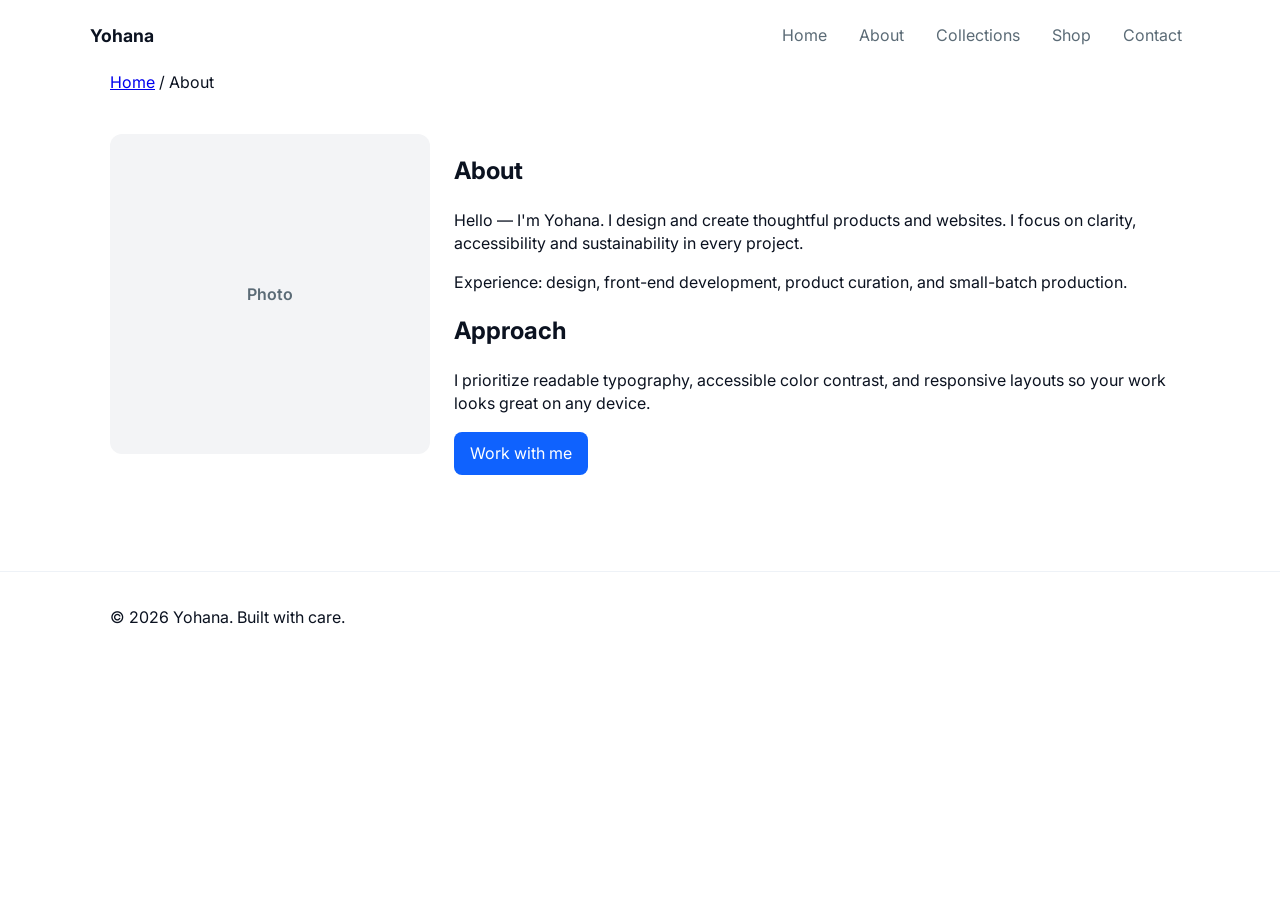
==== commit 23b9930d: "Redesign site: professional responsive template for all pages" ====
--- a/about.html
+++ b/about.html
@@ -1,167 +1,51 @@
-<!DOCTYPE html>
+<!doctype html>
 <html lang="en">
 <head>
-  <meta charset="UTF-8">
-  <meta name="viewport" content="width=device-width, initial-scale=1.0">
+  <meta charset="utf-8">
+  <meta name="viewport" content="width=device-width,initial-scale=1">
+  <title>About — Yohana</title>
+  <meta name="description" content="About Yohana — designer and maker">
+  <link href="https://fonts.googleapis.com/css2?family=Inter:wght@300;400;600;700&display=swap" rel="stylesheet">
+  <link rel="stylesheet" href="/style.css">
+</head>
+<body>
+  <header class="site-header">
+    <div class="container header-inner">
+      <a class="brand" href="/">Yohana</a>
+      <nav class="site-nav" id="site-nav">
+        <a href="/">Home</a>
+        <a href="/about.html">About</a>
+        <a href="/collections.html">Collections</a>
+        <a href="/shop.html">Shop</a>
+        <a href="/contact.html">Contact</a>
+      </nav>
+      <button class="nav-toggle" id="nav-toggle" aria-label="Toggle navigation">☰</button>
+    </div>
+  </header>
 
-  <title>About Yohana Fashion | Trusted Fashion Store Tanzania</title>
+  <main class="container">
+    <nav class="breadcrumb"><a href="/">Home</a> / About</nav>
+    <section class="about">
+      <div class="about-grid">
+        <div class="about-photo placeholder">Photo</div>
+        <div>
+          <h1>About</h1>
+          <p>Hello — I'm Yohana. I design and create thoughtful products and websites. I focus on clarity, accessibility and sustainability in every project.</p>
+          <p>Experience: design, front-end development, product curation, and small-batch production.</p>
+          <h2>Approach</h2>
+          <p>I prioritize readable typography, accessible color contrast, and responsive layouts so your work looks great on any device.</p>
+          <p><a class="btn" href="/contact.html">Work with me</a></p>
+        </div>
+      </div>
+    </section>
+  </main>
 
-  <meta name="description" content="Learn about Yohana Fashion, a trusted fashion store in Dar es Salaam offering quality and trendy clothing.">
+  <footer class="site-footer">
+    <div class="container footer-inner">
+      <p>&copy; <span id="year"></span> Yohana. Built with care.</p>
+    </div>
+  </footer>
 
-  <meta name="keywords" content="about Yohana Fashion, fashion store Tanzania, trusted clothing shop Dar es Salaam">
-
-  <meta name="author" content="Yohana Fashion">
-
-  <link rel="stylesheet" href="style.css">
-  <link rel="stylesheet" href="https://cdnjs.cloudflare.com/ajax/libs/font-awesome/6.5.0/css/all.min.css">
-</head>
-
-
-<body>
-
-<header>
-  <div class="logo">Yohana Fashion</div>
-
-  <div class="menu-toggle" id="menu-toggle">
-    <i class="fas fa-bars"></i>
-  </div>
-
-  <nav id="navbar">
-    <ul>
-      <li><a href="index.html">Home</a></li>
-      <li><a href="shop.html">Shop</a></li>
-      <li><a href="collections.html">Collections</a></li>
-      <li><a href="about.html">About</a></li>
-      <li><a href="contact.html">Contact</a></li>
-    </ul>
-  </nav>
-</header>
-
-<div class="sliding-banner">
-  <span>Welcome to Yohana Fashion - Your trusted fashion partner in Tanzania</span>
-</div>
-
-<section class="about-hero">
-  <img src="https://images.unsplash.com/photo-1556992122-5d6e2d4da7e1?w=600" alt="Yohana Fashion Store" loading="lazy">
-</section>
-
-<section class="about">
-  <h1>About Yohana Fashion</h1>
-
-  <p>
-    At <strong>Yohana Fashion</strong>, we believe style is a reflection of personality.
-    We are dedicated to bringing high-quality, trendy clothing and accessories you can trust.
-  </p>
-
-  <p>
-    Our mission is simple: to make shopping enjoyable, easy, and reliable.
-    Every product is carefully selected to ensure quality, comfort, and confidence.
-    Your satisfaction is always our top priority.
-  </p>
-
-  <div class="team">
-    <div class="team-member">
-      <img src="https://images.unsplash.com/photo-1494790108377-be9c29b29330?w=300" alt="Founder" loading="lazy">
-      <p>Yohana – Founder & Designer</p>
-    </div>
-
-    <div class="team-member">
-      <img src="https://images.unsplash.com/photo-1507003211169-0a1dd7228f2d?w=300" alt="Support" loading="lazy">
-      <p>Fatima – Customer Support</p>
-    </div>
-
-    <div class="team-member">
-      <img src="https://images.unsplash.com/photo-1500648767791-00dcc994a43e?w=300" alt="Manager" loading="lazy">
-      <p>John – Store Manager</p>
-    </div>
-  </div>
-
-  <div class="our-promise">
-    <div class="promise-item">
-      <i class="fas fa-gem"></i>
-      <h3>Quality Products</h3>
-      <p>Carefully selected fashion pieces made to last.</p>
-    </div>
-
-    <div class="promise-item">
-      <i class="fas fa-truck"></i>
-      <h3>Fast Delivery</h3>
-      <p>Quick and reliable delivery across Tanzania.</p>
-    </div>
-
-    <div class="promise-item">
-      <i class="fas fa-headset"></i>
-      <h3>Trusted Support</h3>
-      <p>Friendly customer care always ready to help you.</p>
-    </div>
-  </div>
-
-  <a href="https://wa.me/255715029419"
-     target="_blank"
-     class="btn whatsapp-btn about-whatsapp">
-    <i class="fab fa-whatsapp"></i> Chat on WhatsApp
-  </a>
-
-</section>
-
-<!-- Floating WhatsApp -->
-<a href="https://wa.me/255715029419" target="_blank" class="whatsapp-float">
-  <i class="fab fa-whatsapp"></i> Chat on WhatsApp
-</a>
-
-<!-- MODERN FOOTER -->
-<footer class="footer">
-  <div class="footer-container">
-    <div class="footer-about">
-      <h3>Yohana Fashion</h3>
-      <p>
-        Trendy and affordable fashion in Tanzania.  
-        Shop clothes easily and order through WhatsApp.
-      </p>
-    </div>
-
-    <div class="footer-links">
-      <h4>Quick Links</h4>
-      <ul>
-        <li><a href="index.html">Home</a></li>
-        <li><a href="shop.html">Shop</a></li>
-        <li><a href="collections.html">Collections</a></li>
-        <li><a href="about.html">About</a></li>
-        <li><a href="contact.html">Contact</a></li>
-      </ul>
-    </div>
-
-    <div class="footer-social">
-      <h4>Follow Us</h4>
-      <div class="social-icons">
-        <a href="https://www.facebook.com" target="_blank" title="Facebook"><i class="fab fa-facebook-f"></i></a>
-        <a href="https://www.instagram.com" target="_blank" title="Instagram"><i class="fab fa-instagram"></i></a>
-        <a href="https://www.tiktok.com" target="_blank" title="TikTok"><i class="fab fa-tiktok"></i></a>
-        <a href="https://wa.me/255715029419" target="_blank" title="WhatsApp"><i class="fab fa-whatsapp"></i></a>
-      </div>
-    </div>
-  </div>
-
-  <div class="footer-bottom">
-    <p>© 2026 Yohana Fashion. All rights reserved.</p>
-  </div>
-</footer>
-
-<script>
-const menuToggle = document.getElementById('menu-toggle');
-const navbar = document.getElementById('navbar');
-const navLinks = document.querySelectorAll('#navbar a');
-
-menuToggle.addEventListener('click', () => {
-  navbar.classList.toggle('active');
-});
-
-navLinks.forEach(link => {
-  link.addEventListener('click', () => {
-    navbar.classList.remove('active');
-  });
-});
-</script>
-
+  <script src="/script.js"></script>
 </body>
 </html>
--- a/style.css
+++ b/style.css
@@ -1,698 +1,73 @@
-/* ===== GLOBAL ===== */
+/* Global styles for Yohana site — clean, responsive and accessible */
+:root{
+  --bg: #ffffff;
+  --text: #0b1220;
+  --muted: #5b6b76;
+  --accent: #0f62fe;
+  --radius: 8px;
+  --container: 1100px;
+  --gap: 24px;
+  --card-bg: #f8fafc;
+}
+*{box-sizing:border-box}
+html,body{height:100%}
+body{
+  margin:0;font-family:Inter,system-ui,-apple-system,"Segoe UI",Roboto,"Helvetica Neue",Arial;
+  color:var(--text);background:var(--bg);-webkit-font-smoothing:antialiased;
+  line-height:1.45;font-size:16px;
+}
+.container{max-width:var(--container);margin:0 auto;padding:0 20px}
+.header-inner{display:flex;align-items:center;justify-content:space-between;padding:18px 0}
+.brand{font-weight:700;color:var(--text);text-decoration:none;font-size:1.1rem}
+.site-nav{display:flex;gap:16px}
+.site-nav a{color:var(--muted);text-decoration:none;padding:6px 8px;border-radius:6px}
+.site-nav a:hover{color:var(--text);background:rgba(15,98,254,0.06)}
+.nav-toggle{display:none;background:none;border:0;font-size:1.2rem}
 
-*{
-margin:0;
-padding:0;
-box-sizing:border-box;
+.hero{padding:60px 0;background:linear-gradient(180deg, #ffffff 0%, #fbfdff 100%)}
+.hero-grid{display:grid;grid-template-columns:1fr 420px;gap:32px;align-items:center}
+.hero-title{font-size:2rem;margin:0 0 12px}
+.hero-lead{color:var(--muted);margin:0 0 18px}
+.placeholder{background:linear-gradient(135deg,#eef6ff,#f8fbff);border-radius:12px;height:260px;display:flex;align-items:center;justify-content:center;color:var(--muted);font-weight:600}
+
+.features{padding:40px 0}
+.cards{display:flex;gap:16px}
+.card{background:var(--card-bg);padding:20px;border-radius:10px;flex:1}
+.card h3{margin-top:0}
+
+.latest{padding:40px 0}
+.grid{display:grid;grid-template-columns:repeat(3,1fr);gap:20px}
+.product{background:#fff;border:1px solid #eef2f7;padding:18px;border-radius:10px}
+.product-thumb{height:140px;border-radius:8px;background:#f3f4f6;display:flex;align-items:center;justify-content:center;color:var(--muted);font-weight:600}
+.muted{color:var(--muted)}
+.align-center{text-align:center}
+
+.btn{display:inline-block;background:var(--accent);color:#fff;padding:10px 16px;border-radius:8px;text-decoration:none}
+.btn-ghost{background:transparent;border:1px solid #e6eefc;color:var(--accent)}
+
+.site-footer{border-top:1px solid #eef2f7;padding:18px 0;margin-top:40px}
+.footer-inner{display:flex;justify-content:space-between;align-items:center}
+.footer-nav a{color:var(--muted);text-decoration:none;margin-left:12px}
+
+/* Layout for about */
+.about{padding:40px 0}
+.about-grid{display:grid;grid-template-columns:320px 1fr;gap:24px;align-items:start}
+.about-photo{height:320px;border-radius:12px;background:#f3f4f6}
+
+.contact-form{max-width:640px}
+.contact-form label{display:block;margin-bottom:12px}
+.contact-form input,.contact-form textarea{width:100%;padding:10px;border-radius:8px;border:1px solid #e6eefc}
+
+/* Responsive */
+@media (max-width:900px){
+  .hero-grid{grid-template-columns:1fr}
+  .grid{grid-template-columns:repeat(2,1fr)}
+  .about-grid{grid-template-columns:1fr}
 }
-
-html,body{
-width:100%;
-overflow-x:hidden;
-font-family:Arial,sans-serif;
-background:#fff;
-color:#333;
-line-height:1.6;
+@media (max-width:600px){
+  .site-nav{display:none;position:absolute;top:64px;right:20px;background:#fff;padding:12px;border-radius:8px;box-shadow:0 6px 20px rgba(2,6,23,0.08);flex-direction:column}
+  .nav-toggle{display:block}
+  .grid{grid-template-columns:1fr}
+  .cards{flex-direction:column}
+  .footer-inner{flex-direction:column;gap:8px}
 }
-
-
-/* ===== HEADER ===== */
-
-header{
-display:flex;
-justify-content:space-between;
-align-items:center;
-background:#ff4d6d;
-padding:15px 25px;
-position:sticky;
-top:0;
-z-index:1000;
-}
-
-.logo{
-color:#fff;
-font-size:22px;
-font-weight:bold;
-}
-
-nav ul{
-list-style:none;
-display:flex;
-gap:20px;
-}
-
-nav ul li a{
-color:#fff;
-text-decoration:none;
-font-weight:600;
-}
-
-nav ul li a:hover{
-color:#25D366;
-}
-
-
-/* ===== MOBILE MENU ===== */
-
-.menu-toggle{
-display:none;
-font-size:26px;
-color:#fff;
-cursor:pointer;
-}
-
-@media(max-width:768px){
-
-.menu-toggle{
-display:block;
-}
-
-#navbar{
-position:absolute;
-top:70px;
-right:20px;
-width:220px;
-background:#111;
-border-radius:10px;
-box-shadow:0 10px 20px rgba(0,0,0,0.4);
-opacity:0;
-transform:translateY(-10px);
-pointer-events:none;
-transition:.3s;
-}
-
-#navbar.active{
-opacity:1;
-transform:translateY(0);
-pointer-events:auto;
-}
-
-#navbar ul{
-flex-direction:column;
-padding:15px;
-}
-
-#navbar ul li{
-border-bottom:1px solid rgba(255,255,255,.1);
-}
-
-#navbar ul li a{
-display:block;
-padding:12px;
-}
-
-}
-
-.sliding-banner{
-width:100%;
-background:#fff0f3;
-overflow:hidden;
-white-space:nowrap;
-padding:8px 0;
-border-bottom:1px solid #ddd;
-position:relative;
-z-index:10;
-}
-
-.sliding-banner span{
-display:inline-block;
-padding-left:100%;
-animation:slideText 15s linear infinite;
-font-size:15px;
-color:#333;
-font-weight:bold;
-}
-
-@keyframes slideText{
-0%{transform:translateX(0);}
-100%{transform:translateX(-100%);}
-}
-
-/* ===== SLIDING IMAGE BANNER ===== */
-.image-banner {
-  width: 100%;
-  overflow: hidden;
-  position: relative;
-  height: 300px;
-  contain: layout style paint;
-}
-
-.image-banner .banner-track {
-  display: flex;
-  width: calc(300px * 12);
-  animation: slideBanner 30s linear infinite;
-  will-change: transform;
-}
-
-.image-banner img {
-  width: 100%;
-  height: 300px;
-  object-fit: cover;
-  flex-shrink: 0;
-}
-
-/* Animation */
-@keyframes slideBanner {
-  0%   { transform: translateX(0); }
-  100% { transform: translateX(-50%); }
-}
-
-/* Respect user's motion preferences */
-@media (prefers-reduced-motion: reduce) {
-  .image-banner .banner-track,
-  .sliding-banner span,
-  .whatsapp-float {
-    animation: none !important;
-  }
-}
-
-/* ===== HERO ===== */
-
-.hero{
-display:flex;
-flex-wrap:wrap;
-align-items:center;
-justify-content:center;
-padding:50px 20px;
-background:#ffe6eb;
-gap:30px;
-}
-
-.hero-content{
-max-width:500px;
-text-align:center;
-}
-
-.hero h1{
-font-size:34px;
-margin-bottom:10px;
-}
-
-.hero p{
-font-size:18px;
-margin-bottom:20px;
-}
-
-.hero-img{
-max-width:450px;
-width:100%;
-border-radius:10px;
-}
-
-
-/* ===== BUTTONS ===== */
-
-.btn{
-display:inline-block;
-padding:10px 20px;
-background:#ff4d6d;
-color:#fff;
-text-decoration:none;
-border-radius:5px;
-font-weight:bold;
-transition:.3s;
-}
-
-.btn:hover{
-background:#e03c5f;
-transform:scale(1.05);
-}
-
-
-/* ===== WHATSAPP BUTTON ===== */
-
-.whatsapp-btn{
-background:#25D366;
-color:#fff;
-padding:8px 12px;
-border-radius:6px;
-display:inline-flex;
-align-items:center;
-gap:6px;
-font-size:13px;
-text-decoration:none;
-font-weight:bold;
-transition:.3s;
-}
-
-.whatsapp-btn:hover{
-background:#1ebe5d;
-transform:scale(1.05);
-}
-
-
-/* ===== PRODUCTS ===== */
-
-.products{
-text-align:center;
-padding:50px 15px;
-}
-
-.products h2{
-font-size:28px;
-margin-bottom:30px;
-}
-
-.product-grid{
-display:grid;
-grid-template-columns:repeat(5,1fr);
-gap:20px;
-max-width:1200px;
-margin:auto;
-}
-
-.product{
-border:1px solid #ddd;
-border-radius:10px;
-padding:10px;
-background:#fff;
-transition:.3s;
-}
-
-.product:hover{
-transform:translateY(-6px);
-box-shadow:0 6px 15px rgba(0,0,0,.2);
-}
-
-.product img{
-width:100%;
-height:150px;
-object-fit:cover;
-border-radius:8px;
-margin-bottom:8px;
-}
-
-.product h3{
-font-size:15px;
-margin-bottom:5px;
-}
-
-.product p{
-font-weight:bold;
-font-size:14px;
-margin-bottom:8px;
-}
-
-/* ===== Shop Section ===== */
-.shop {
-  text-align: center;
-  padding: 50px 20px;
-}
-
-.shop h1 {
-  font-size: 32px;
-  margin-bottom: 30px;
-}
-
-/* Carousel container */
-.carousel-container {
-  margin: 40px 0;
-}
-
-.carousel-container h2 {
-  margin-left: 20px;
-  color: #ff4d6d;
-  font-size: 24px;
-  margin-bottom: 10px;
-}
-
-/* Carousel */
-.carousel {
-  display: flex;
-  gap: 20px;
-  overflow-x: auto;
-  padding: 10px 20px;
-  scroll-behavior: smooth;
-}
-
-.carousel::-webkit-scrollbar {
-  height: 8px;
-}
-
-.carousel::-webkit-scrollbar-thumb {
-  background-color: #ff4d6d;
-  border-radius: 4px;
-}
-
-/* ===== ABOUT PAGE ===== */
-
-.about-hero img{
-width:100%;
-height:auto;
-object-fit:cover;
-border-radius:10px;
-margin-bottom:40px;
-}
-
-.about{
-text-align:center;
-padding:50px 20px;
-max-width:900px;
-margin:auto;
-}
-
-.about h1{
-font-size:32px;
-color:#ff4d6d;
-margin-bottom:25px;
-}
-
-.about p{
-font-size:18px;
-margin-bottom:20px;
-line-height:1.8;
-}
-
-.team{
-display:flex;
-flex-wrap:wrap;
-justify-content:center;
-gap:30px;
-margin:40px 0;
-}
-
-.team-member{
-text-align:center;
-max-width:200px;
-}
-
-.team-member img{
-width:100%;
-border-radius:10px;
-margin-bottom:10px;
-transition:.3s;
-}
-
-.team-member img:hover{
-transform:scale(1.05);
-box-shadow:0 6px 12px rgba(0,0,0,.15);
-}
-
-.team-member p{
-font-weight:bold;
-}
-
-
-/* ===== PROMISE ===== */
-
-.our-promise{
-display:flex;
-flex-wrap:wrap;
-justify-content:center;
-gap:40px;
-margin:40px 0;
-}
-
-.promise-item{
-max-width:250px;
-text-align:center;
-padding:20px;
-border-radius:10px;
-background:#ffe6eb;
-transition:.3s;
-}
-
-.promise-item i{
-font-size:40px;
-color:#ff4d6d;
-margin-bottom:10px;
-}
-
-.promise-item:hover{
-transform:translateY(-5px);
-box-shadow:0 6px 12px rgba(0,0,0,.15);
-}
-
-
-/* ===== CONTACT ===== */
-
-.contact{
-text-align:center;
-padding:50px 20px;
-}
-
-.contact h1{
-font-size:32px;
-margin-bottom:20px;
-}
-
-.contact p{
-font-size:18px;
-margin-bottom:30px;
-}
-
-.contact-info{
-display:flex;
-flex-direction:column;
-align-items:center;
-gap:20px;
-}
-
-.info-item{
-display:flex;
-align-items:center;
-gap:10px;
-font-size:18px;
-}
-
-.info-item i{
-color:#ff4d6d;
-font-size:22px;
-}
-
-
-/* ===== REVIEWS ===== */
-
-.reviews{
-padding:60px 20px;
-background:#fafafa;
-text-align:center;
-}
-
-.reviews-container{
-display:grid;
-grid-template-columns:repeat(auto-fit,minmax(250px,1fr));
-gap:25px;
-margin-top:30px;
-}
-
-.review{
-background:white;
-padding:20px;
-border-radius:10px;
-box-shadow:0 5px 15px rgba(0,0,0,0.08);
-}
-
-.review p{
-font-style:italic;
-margin:10px 0;
-}
-
-.stars{
-color:#FFD700;
-font-size:18px;
-}
-
-
-/* ===== INSTAGRAM ===== */
-
-.instagram-gallery{
-padding:60px 20px;
-text-align:center;
-background:#f9f9f9;
-}
-
-.instagram-gallery h2{
-font-size:28px;
-margin-bottom:10px;
-}
-
-.instagram-gallery p{
-color:#777;
-margin-bottom:30px;
-}
-
-.insta-grid{
-display:grid;
-grid-template-columns:repeat(6,1fr);
-gap:10px;
-max-width:1200px;
-margin:auto;
-}
-
-.insta-grid img{
-width:100%;
-height:200px;
-object-fit:cover;
-border-radius:8px;
-transition:.3s;
-}
-
-.insta-grid img:hover{
-transform:scale(1.05);
-}
-
-.insta-btn{
-display:inline-block;
-margin-top:25px;
-background:#ff4d6d;
-color:white;
-padding:12px 25px;
-border-radius:30px;
-text-decoration:none;
-font-weight:600;
-}
-
-
-/* ===== FLOAT WHATSAPP ===== */
-.whatsapp-float {
-  position: fixed;
-  bottom: 20px;
-  right: 20px;
-  background: #25D366;
-  color: white;
-  padding: 12px 18px;
-  border-radius: 30px;
-  font-size: 14px;
-  text-decoration: none;
-  display: flex;
-  align-items: center;
-  gap: 8px;
-  box-shadow: 0 4px 10px rgba(0,0,0,0.2);
-  animation: pulse 2s infinite;
-  contain: layout style paint;
-  will-change: transform;
-}
-
-/* Pulse animation */
-@keyframes pulse {
-  0% {
-    transform: scale(1);
-    box-shadow: 0 0 0 rgba(37, 211, 102, 0.7);
-  }
-  50% {
-    transform: scale(1.1);
-    box-shadow: 0 0 20px rgba(37, 211, 102, 0.7);
-  }
-  100% {
-    transform: scale(1);
-    box-shadow: 0 0 0 rgba(37, 211, 102, 0.7);
-  }
-}
-
-
-/* ===== FOOTER ===== */
-
-.footer{
-background:linear-gradient(135deg,#ff4d6d,#ff758f);
-color:white;
-padding:60px 20px;
-margin-top:60px;
-}
-
-.footer-container{
-max-width:1200px;
-margin:auto;
-display:grid;
-grid-template-columns:repeat(3,1fr);
-gap:40px;
-}
-
-.footer p{
-color:#eee;
-line-height:1.6;
-}
-
-.footer-links ul{
-list-style:none;
-}
-
-.footer-links a{
-color:#eee;
-text-decoration:none;
-}
-
-.footer-links a:hover{
-color:white;
-}
-
-
-/* SOCIAL ICONS */
-
-.social-icons{
-display:flex;
-gap:15px;
-margin-top:10px;
-}
-
-.social-icons a{
-font-size:18px;
-color:white;
-background:rgba(255,255,255,0.2);
-padding:12px;
-border-radius:50%;
-transition:.3s;
-}
-
-.social-icons a:hover{
-background:white;
-color:#ff4d6d;
-transform:scale(1.1);
-}
-
-.footer-bottom{
-text-align:center;
-margin-top:30px;
-border-top:1px solid rgba(255,255,255,.3);
-padding-top:15px;
-}
-
-
-/* ===== RESPONSIVE ===== */
-
-@media(max-width:900px){
-
-.product-grid{
-grid-template-columns:repeat(3,1fr);
-}
-
-}
-
-@media(max-width:768px){
-
-.footer-container{
-grid-template-columns:1fr;
-text-align:center;
-}
-
-.social-icons{
-justify-content:center;
-flex-wrap:wrap;
-}
-
-.insta-grid{
-grid-template-columns:repeat(2,1fr);
-}
-
-}
-
-@media(max-width:600px){
-
-.product-grid{
-grid-template-columns:repeat(2,1fr);
-gap:10px;
-}
-
-.product img{
-height:130px;
-}
-
-}
-
-@media(max-width:350px){
-
-.product-grid{
-grid-template-columns:1fr;
-}
-
-}
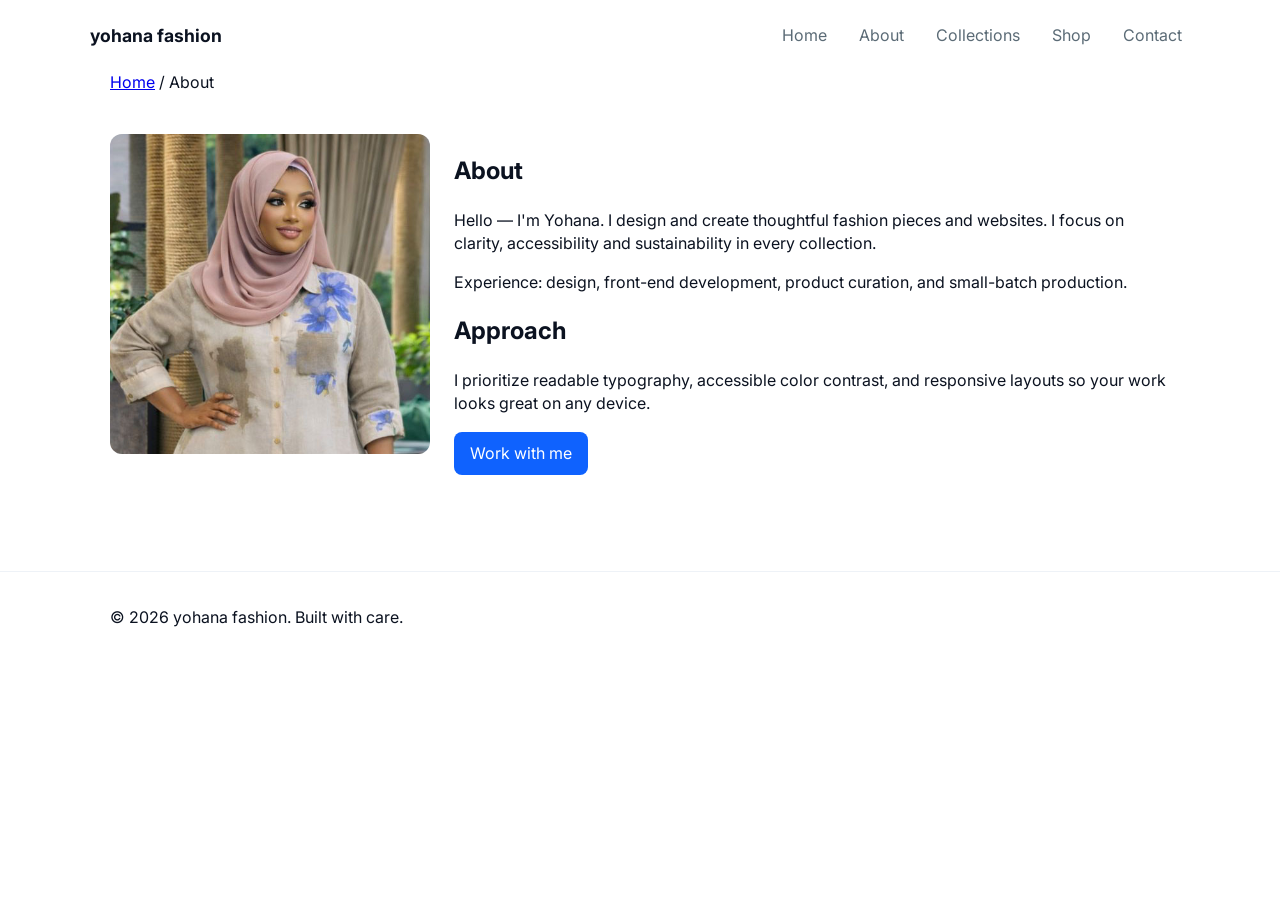
==== commit 21ed59e5: "Add logo text, use images from /images, add favicon link and replace placeholders with real photos" ====
--- a/about.html
+++ b/about.html
@@ -3,15 +3,16 @@
 <head>
   <meta charset="utf-8">
   <meta name="viewport" content="width=device-width,initial-scale=1">
-  <title>About — Yohana</title>
-  <meta name="description" content="About Yohana — designer and maker">
+  <title>About — Yohana Fashion</title>
+  <meta name="description" content="About Yohana Fashion — designer and maker">
+  <link rel="icon" href="/images/favicon.png">
   <link href="https://fonts.googleapis.com/css2?family=Inter:wght@300;400;600;700&display=swap" rel="stylesheet">
   <link rel="stylesheet" href="/style.css">
 </head>
 <body>
   <header class="site-header">
     <div class="container header-inner">
-      <a class="brand" href="/">Yohana</a>
+      <a class="brand" href="/">yohana fashion</a>
       <nav class="site-nav" id="site-nav">
         <a href="/">Home</a>
         <a href="/about.html">About</a>
@@ -27,10 +28,10 @@
     <nav class="breadcrumb"><a href="/">Home</a> / About</nav>
     <section class="about">
       <div class="about-grid">
-        <div class="about-photo placeholder">Photo</div>
+        <div class="about-photo"><img src="/images/founder.jpg" alt="Founder" style="width:100%;height:100%;object-fit:cover;border-radius:12px"></div>
         <div>
           <h1>About</h1>
-          <p>Hello — I'm Yohana. I design and create thoughtful products and websites. I focus on clarity, accessibility and sustainability in every project.</p>
+          <p>Hello — I'm Yohana. I design and create thoughtful fashion pieces and websites. I focus on clarity, accessibility and sustainability in every collection.</p>
           <p>Experience: design, front-end development, product curation, and small-batch production.</p>
           <h2>Approach</h2>
           <p>I prioritize readable typography, accessible color contrast, and responsive layouts so your work looks great on any device.</p>
@@ -42,7 +43,7 @@
 
   <footer class="site-footer">
     <div class="container footer-inner">
-      <p>&copy; <span id="year"></span> Yohana. Built with care.</p>
+      <p>&copy; <span id="year"></span> yohana fashion. Built with care.</p>
     </div>
   </footer>
 
